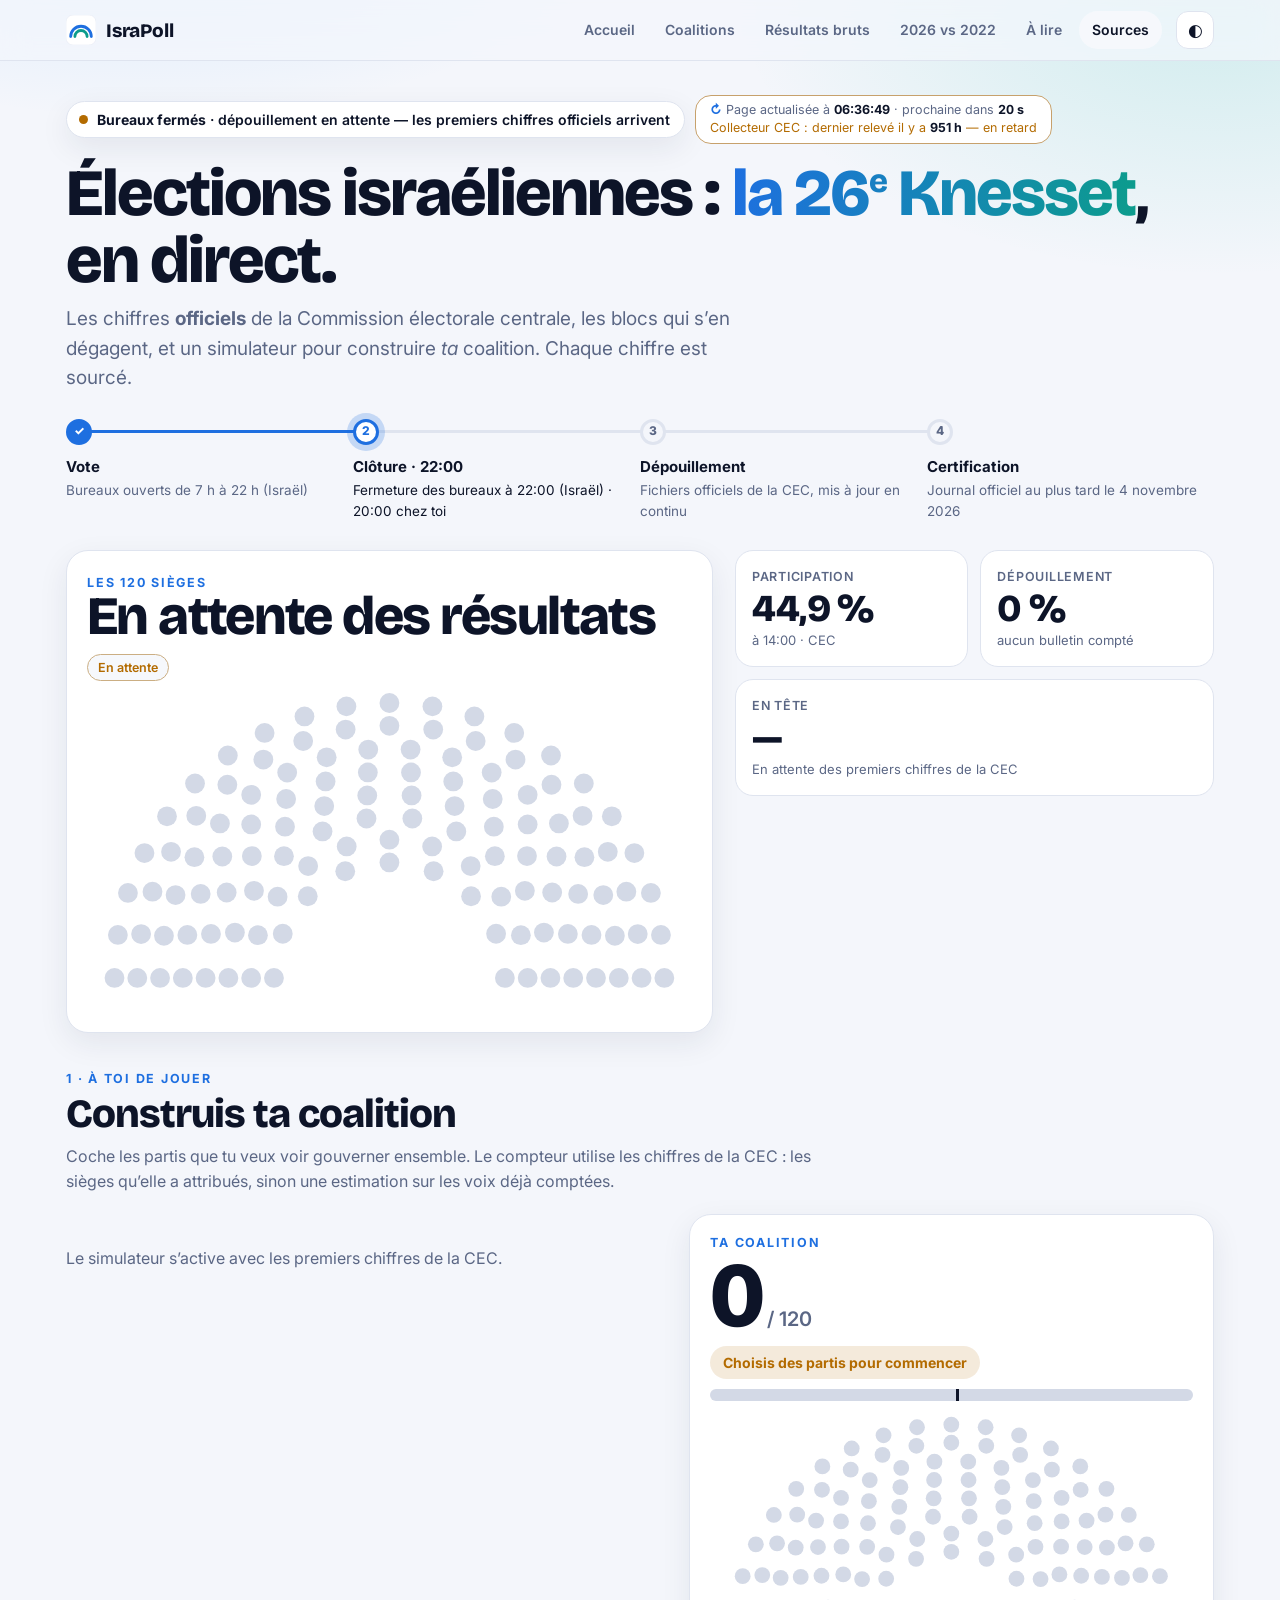
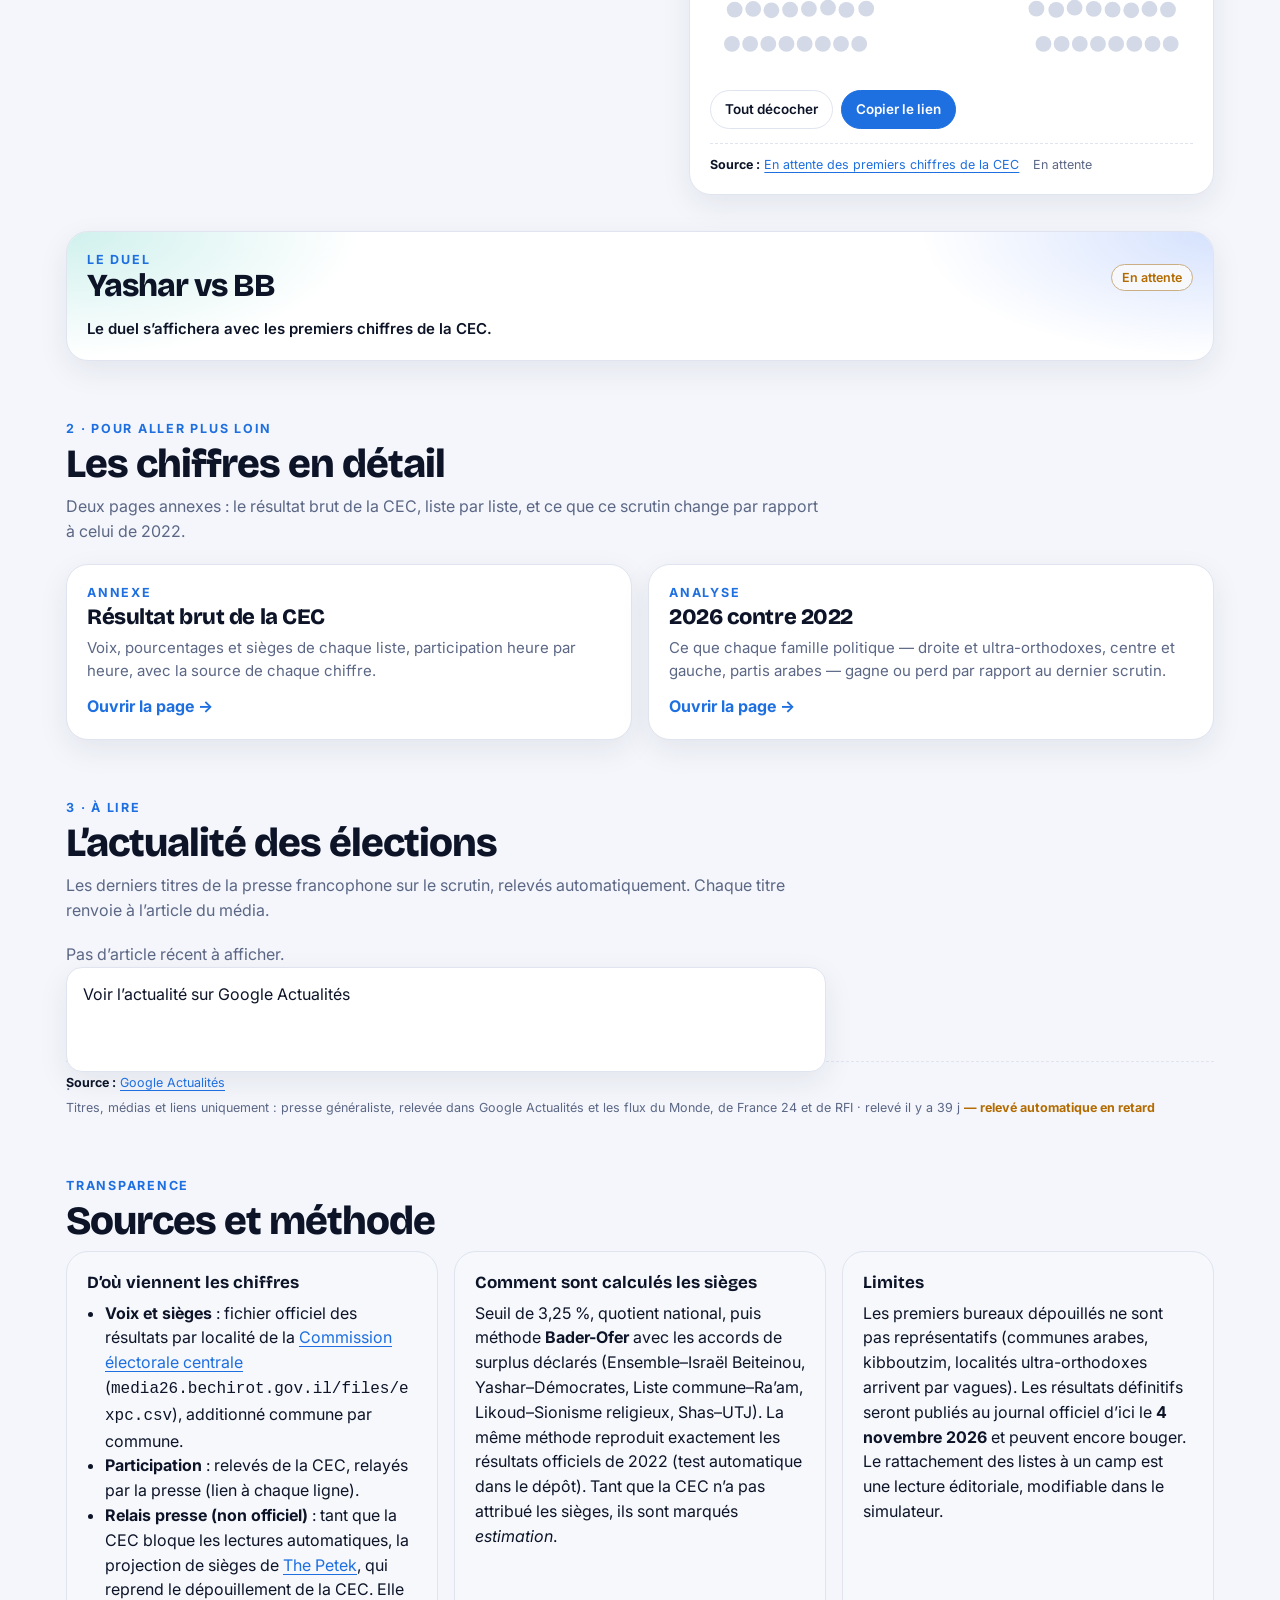
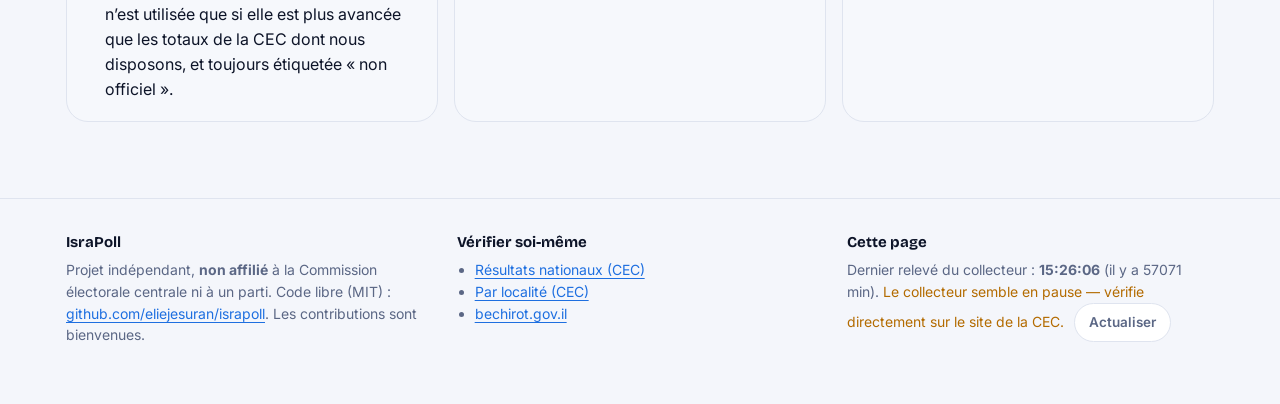
==== index.html @ 2cd8e68d "Trois pages : accueil allégé, annexe « Résultats bruts », analyse 2026 contre 2022 - Le CSS (css/sit" ====
<!doctype html>
<html lang="fr">
<head>
<meta charset="utf-8">
<meta name="viewport" content="width=device-width, initial-scale=1">
<meta name="color-scheme" content="dark light">
<title>IsraPoll — Élections israéliennes 2026 en direct</title>
<meta name="description" content="Résultats officiels des élections israéliennes du 27 octobre 2026 (Commission électorale centrale), simulateur de coalitions, résultat brut et comparaison avec 2022. Open source.">
<meta property="og:title" content="IsraPoll — Élections israéliennes 2026 en direct">
<meta property="og:description" content="Résultats officiels, simulateur de coalitions et comparaison avec 2022 pour la 26e Knesset.">
<meta property="og:type" content="website">
<link rel="icon" href="data:image/svg+xml,%3Csvg xmlns='http://www.w3.org/2000/svg' viewBox='0 0 64 64'%3E%3Crect width='64' height='64' rx='14' fill='%230b1020'/%3E%3Cpath d='M10 46a22 22 0 0 1 44 0' fill='none' stroke='%234aa8ff' stroke-width='6' stroke-linecap='round'/%3E%3Cpath d='M19 46a13 13 0 0 1 26 0' fill='none' stroke='%2312b8a6' stroke-width='6' stroke-linecap='round'/%3E%3C/svg%3E">
<link rel="preconnect" href="https://fonts.googleapis.com">
<link rel="preconnect" href="https://fonts.gstatic.com" crossorigin>
<link href="https://fonts.googleapis.com/css2?family=Bricolage+Grotesque:opsz,wght@12..96,500;12..96,700;12..96,800&family=Heebo:wght@400;600&family=Inter:wght@400;500;600;700&display=swap" rel="stylesheet">
<link rel="stylesheet" href="css/site.css">
</head>
<body>
<a class="skip" href="#main">Aller au contenu</a>
<header class="top" id="siteHeader"></header>

<main id="main">
<div class="wrap" id="top">
  <section class="hero" aria-labelledby="h1">
    <div id="statusPill"></div>
    <h1 id="h1">Élections israéliennes&nbsp;: <span class="grad">la 26<sup style="font-size:.5em">e</sup> Knesset</span>, en direct.</h1>
    <p class="lead">Les chiffres <b>officiels</b> de la Commission électorale centrale, les blocs qui s’en dégagent, et un simulateur pour construire <em>ta</em> coalition. Chaque chiffre est sourcé.</p>

    <ol class="timeline" id="steps" aria-label="Déroulé de la soirée électorale"></ol>
    <div id="appError"></div>
    <div class="hero-grid" style="margin-top:28px">
      <div class="card hemi-card" aria-live="polite">
        <div class="hemi-cap"><div><div class="eyebrow">Les 120 sièges</div><div class="hemi-center" id="heroTitle">—</div></div><div id="heroSrc"></div></div>
        <svg class="hemi" id="heroHemi" viewBox="-1.1 -1.08 2.2 1.16" role="img" aria-label="Hémicycle de la Knesset"></svg>
        <div id="heroLegend" class="pl" style="grid-template-columns:repeat(auto-fill,minmax(150px,1fr))"></div>
      </div>
      <div class="stack">
        <div class="stats" id="heroStats"></div>
      </div>
    </div>
  </section>


  <!-- ===================== 1. COALITIONS (juste sous l'hémicycle) ===================== -->
  <section class="block" id="coalitions" aria-labelledby="h-coal" style="padding-top:30px">
    <div class="eyebrow">1 · À toi de jouer</div>
    <h2 id="h-coal">Construis ta coalition</h2>
    <p class="sub">Coche les partis que tu veux voir gouverner ensemble. Le compteur utilise les chiffres de la CEC : les sièges qu’elle a attribués, sinon une estimation sur les voix déjà comptées.</p>
    <div class="builder">
      <div>
        <div class="toolbar" id="srcPicker" role="group" aria-label="Base de calcul"></div>
        <div class="toolbar" id="presets" role="group" aria-label="Coalitions types"></div>
        <div id="picker"></div>
      </div>
      <div class="sticky">
        <div class="card">
          <div class="eyebrow">Ta coalition</div>
          <div class="score num" id="score">0<small> / 120</small></div>
          <div id="majBadge" style="margin:4px 0 8px"></div>
          <div class="meter" id="coalMeter" style="--bc:var(--accent)"><i style="width:0"></i><u title="Majorité : 61"></u></div>
          <svg class="hemi" id="coalHemi" viewBox="-1.1 -1.08 2.2 1.16" role="img" aria-label="Hémicycle de ta coalition"></svg>
          <ul class="sug" id="suggest"></ul>
          <div class="toolbar" style="margin:14px 0 0"><button class="btn" id="resetCoal">Tout décocher</button><button class="btn primary" id="shareCoal">Copier le lien</button></div>
          <div class="src" id="coalSrc"></div>
        </div>
      </div>
    </div>
    <section class="card duel" id="duel" aria-labelledby="duelT" style="margin-top:36px"></section>
  </section>


  <!-- ===================== 2. POUR ALLER PLUS LOIN ===================== -->
  <section class="block" id="plus" aria-labelledby="h-plus">
    <div class="eyebrow">2 · Pour aller plus loin</div>
    <h2 id="h-plus">Les chiffres en détail</h2>
    <p class="sub">Deux pages annexes : le résultat brut de la CEC, liste par liste, et ce que ce scrutin change par rapport à celui de 2022.</p>
    <div class="blocs">
      <a class="card linkcard" href="resultats.html"><div class="eyebrow">Annexe</div><h3>Résultat brut de la CEC</h3><p>Voix, pourcentages et sièges de chaque liste, participation heure par heure, avec la source de chaque chiffre.</p><span class="go">Ouvrir la page →</span></a>
      <a class="card linkcard" href="analyse.html"><div class="eyebrow">Analyse</div><h3>2026 contre 2022</h3><p>Ce que chaque famille politique — droite et ultra-orthodoxes, centre et gauche, partis arabes — gagne ou perd par rapport au dernier scrutin.</p><span class="go">Ouvrir la page →</span></a>
    </div>
  </section>

  <!-- ===================== 4. ACTUALITÉS ===================== -->
  <section class="block" id="actus" aria-labelledby="h-news">
    <div class="eyebrow">3 · À lire</div>
    <h2 id="h-news">L’actualité des élections</h2>
    <p class="sub">Les derniers titres de la presse francophone sur le scrutin, relevés automatiquement. Chaque titre renvoie à l’article du média.</p>
    <ul class="news" id="newsList"></ul>
    <div class="src" id="newsSrc"></div>
  </section>


  <!-- ===================== SOURCES ===================== -->
  <section class="block" id="sources" aria-labelledby="h-src">
    <div class="eyebrow">Transparence</div>
    <h2 id="h-src">Sources et méthode</h2>
    <div class="blocs" style="grid-template-columns:repeat(auto-fit,minmax(min(300px,100%),1fr))">
      <div class="card flat"><h3>D’où viennent les chiffres</h3><ul style="padding-left:18px;margin:8px 0 0">
        <li><b>Voix et sièges</b> : fichier officiel des résultats par localité de la <a href="https://votes26.bechirot.gov.il/nationalresults" rel="noopener">Commission électorale centrale</a> (<code>media26.bechirot.gov.il/files/expc.csv</code>), additionné commune par commune.</li>
        <li><b>Participation</b> : relevés de la CEC, relayés par la presse (lien à chaque ligne).</li>
        <li><b>Relais presse (non officiel)</b> : tant que la CEC bloque les lectures automatiques, la projection de sièges de <a href="https://www.thepetek.com/results" rel="noopener">The Petek</a>, qui reprend le dépouillement de la CEC. Elle n’est utilisée que si elle est plus avancée que les totaux de la CEC dont nous disposons, et toujours étiquetée « non officiel ».</li></ul></div>
      <div class="card flat"><h3>Comment sont calculés les sièges</h3><p style="margin:8px 0 0">Seuil de 3,25&nbsp;%, quotient national, puis méthode <b>Bader-Ofer</b> avec les accords de surplus déclarés (Ensemble–Israël Beiteinou, Yashar–Démocrates, Liste commune–Ra’am, Likoud–Sionisme religieux, Shas–UTJ). La même méthode reproduit exactement les résultats officiels de 2022 (test automatique dans le dépôt). Tant que la CEC n’a pas attribué les sièges, ils sont marqués <i>estimation</i>.</p></div>
      <div class="card flat"><h3>Limites</h3><p style="margin:8px 0 0">Les premiers bureaux dépouillés ne sont pas représentatifs (communes arabes, kibboutzim, localités ultra-orthodoxes arrivent par vagues). Les résultats définitifs seront publiés au journal officiel d’ici le <b>4 novembre 2026</b> et peuvent encore bouger. Le rattachement des listes à un camp est une lecture éditoriale, modifiable dans le simulateur.</p></div>
    </div>
  </section>
</div>
</main>

<footer id="siteFooter"></footer>

<noscript><div class="wrap"><div class="notice bad">Cette page a besoin de JavaScript pour afficher les résultats. Les résultats officiels sont sur <a href="https://votes26.bechirot.gov.il/nationalresults">votes26.bechirot.gov.il</a>.</div></div></noscript>

<script src="js/seats.js"></script>
<script src="js/common.js"></script>
<script>
"use strict";
/* =====================================================================
   Page d'accueil : hémicycle, simulateur de coalition, duel Yashar vs BB, actualités.
   (code commun : js/common.js)
   ===================================================================== */
// Actualités : titres relevés par .github/workflows/news.yml sur la branche `news` ; data/news.json (instantané) en repli.
const NEWS_SOURCES = [
  { url: `https://raw.githubusercontent.com/${REPO}/news/news.json`, bust: true },
  { url: "data/news.json", bust: true, fallback: true },
];
const NEWS_REFRESH_MS = 5 * 60000;
const NEWS_SHOWN = 10;
const NEWS_MAX_AGE_MS = 4 * 864e5;
const NEWS_SEARCH = "https://news.google.com/search?q=" + encodeURIComponent("élections israéliennes") + "&hl=fr&gl=FR&ceid=FR:fr";
const PRESETS = [
  { name: "Coalition sortante", ids: ["likud", "shas", "utj", "otzma", "rzp", "noam"] },
  { name: "Bloc Eisenkot", ids: ["yashar", "together", "democrats", "yb", "reservists"] },
  { name: "Bloc Eisenkot + Ra’am", ids: ["yashar", "together", "democrats", "yb", "reservists", "raam"] },
  { name: "Bloc Eisenkot + partis arabes", ids: ["yashar", "together", "democrats", "yb", "reservists", "raam", "joint"] },
  { name: "Union nationale", ids: ["likud", "yashar", "together"] },
];


// Même méthode que pour les résultats : la source la plus récente l'emporte, le repli statique ne sert que si rien ne répond.
function sanitizeNews(raw) {
  if (!raw || typeof raw !== "object" || !Array.isArray(raw.items)) return null;
  const items = raw.items.filter(i => i && typeof i.title === "string" && typeof i.source === "string" && Number.isFinite(Date.parse(i.published)) && safeUrl(i.url).startsWith("https:"))
    .map(i => ({ title: i.title.slice(0, 220), source: i.source.slice(0, 60), url: safeUrl(i.url), published: new Date(i.published).toISOString() }));
  return { updated_at: String(raw.updated_at || ""), items };
}
async function loadNews(force) {
  let res = await Promise.allSettled(NEWS_SOURCES.filter(x => !x.fallback).map(x => fetchJson(x, force)));
  if (!res.some(r => r.status === "fulfilled")) res = await Promise.allSettled(NEWS_SOURCES.filter(x => x.fallback).map(x => fetchJson(x, force)));
  const ok = res.filter(r => r.status === "fulfilled").map(r => sanitizeNews(r.value)).filter(Boolean);
  if (!ok.length) return false;
  ok.sort((a, b) => b.updated_at.localeCompare(a.updated_at));
  if (!state.news || ok[0].updated_at >= state.news.updated_at) state.news = ok[0];
  return true;
}


/* =====================================================================
   Hémicycle
   ===================================================================== */
function hemiPoints(total = 120, rows = 8) {
  const r0 = 0.42;
  const radii = Array.from({ length: rows }, (_, i) => r0 + ((1 - r0) * i) / (rows - 1));
  const R = sum(radii);
  const counts = radii.map(r => Math.round((total * r) / R));
  let diff = total - sum(counts);
  for (let i = rows - 1; diff !== 0; i = (i - 1 + rows) % rows) { counts[i] += Math.sign(diff); diff -= Math.sign(diff); }
  const pts = [];
  radii.forEach((r, i) => {
    const n = counts[i];
    for (let k = 0; k < n; k++) {
      const a = Math.PI - (k * Math.PI) / (n - 1);
      pts.push({ a, r, x: Math.cos(a) * r, y: -Math.sin(a) * r });
    }
  });
  pts.sort((p, q) => q.a - p.a || p.r - q.r);
  return pts;
}
const HEMI = hemiPoints();
function partyOrder(seats) {
  // ordre d'affichage : blocs gauche→droite, partis connus puis listes inconnues
  const ids = Object.keys(seats).filter(id => seats[id] > 0);
  const meta = id => BY_ID[id] || model.lists.find(l => l.id === id) || { id, fr: id, color: "#8b93a1", bloc: "other" };
  const rank = id => { const m = meta(id); const bi = BLOC_ORDER.indexOf(m.bloc); const pi = PARTIES.findIndex(p => p.id === id); return bi * 100 + (pi < 0 ? 99 : pi); };
  return ids.sort((a, b) => rank(a) - rank(b)).map(meta);
}
function drawHemi(svg, seats, opts = {}) {
  const order = partyOrder(seats);
  const colors = [];
  order.forEach(p => { for (let i = 0; i < seats[p.id]; i++) colors.push({ c: p.color, name: p.fr, id: p.id }); });
  while (colors.length < 120) colors.push({ c: null, name: "Siège non attribué", id: null });
  const dim = opts.selected;       // Set d'ids sélectionnés (simulateur)
  const rad = 0.036;
  svg.innerHTML = HEMI.map((pt, i) => {
    const s = colors[i];
    const on = s.c && (!dim || dim.has(s.id));
    return `<circle cx="${pt.x.toFixed(4)}" cy="${pt.y.toFixed(4)}" r="${rad}" fill="${on ? s.c : "var(--seat-off)"}" ${s.c && dim && !on ? 'opacity=".55"' : ""}><title>${esc(s.name)}</title></circle>`;
  }).join("");
}


// frise de la soirée (la pastille d'état et le chip « page actualisée » viennent de common.js)
function renderStatus() {
  const { ph } = phaseInfo();
  renderStatusRow($("#statusPill"));
  const stepsNow = { voting: 0, closed: 1, counting: 2, final: 3 }[ph];
  const closeIL = tz(POLLS_CLOSE, "Asia/Jerusalem"), closeLocal = tz(POLLS_CLOSE);
  const steps = [
    ["Vote", "Bureaux ouverts de 7 h à 22 h (Israël)"],
    ["Clôture · 22:00", `Fermeture des bureaux à ${closeIL} (Israël) · ${closeLocal} chez toi`],
    ["Dépouillement", "Fichiers officiels de la CEC, mis à jour en continu"],
    ["Certification", `Journal officiel au plus tard le ${FINAL_BY}`],
  ];
  $("#steps").innerHTML = steps.map(([t, d], i) => `<li class="${i < stepsNow ? "done" : i === stepsNow ? "now" : ""}"${i === stepsNow ? ' aria-current="step"' : ""}><span class="mk" aria-hidden="true">${i < stepsNow ? "✓" : i + 1}</span><b>${t}</b>${d}</li>`).join("");
}

function renderHero() {
  const a = model.active, ph = phase();
  const seats = model.seats;
  drawHemi($("#heroHemi"), seats);
  const top = partyOrder(seats).sort((x, y) => seats[y.id] - seats[x.id]);
  $("#heroTitle").textContent = a.key === "none" ? "En attente des résultats" : a.key === "official" ? "Sièges attribués" : a.key === "press" ? "Projection (relais non officiel)" : "Estimation en cours";
  $("#heroSrc").innerHTML = chipFor(a);
  $("#heroLegend").innerHTML = top.slice(0, 9).map(p => `<li style="list-style:none;display:flex;gap:8px;align-items:center;font-size:13.5px"><span class="dotc" style="width:10px;height:10px;border-radius:50%;background:${p.color};flex:none"></span>${esc(p.fr)}<b style="margin-left:auto">${seats[p.id]}</b></li>`).join("");

  const t = model.manual.turnout || [];
  const last = t[t.length - 1];
  const tot = model.totals;
  const cec = model.sources.cec;
  const stats = [];
  stats.push(`<div class="stat"><div class="k">Participation</div><div class="v num">${last ? String(last.pct).replace(".", ",") + " %" : "—"}</div><div class="s">${last ? `à ${esc(last.time)} · CEC` : "en attente du premier relevé"}</div></div>`);
  stats.push(`<div class="stat"><div class="k">Dépouillement</div><div class="v num">${a.key === "press" ? pc(a.share, 1) : cec ? "≈ " + Math.round(cec.share * 100) + " %" : "0 %"}</div><div class="s">${a.key === "press" ? `${fmt(a.valid)} bulletins valides · relevé de ${esc(a.asOf || "?")}` : tot ? fmt(tot.valid) + " bulletins valides" : model.live.challenge ? "lecture automatique bloquée par la CEC" : "aucun bulletin compté"}</div></div>`);
  const lead = top[0];
  stats.push(`<div class="stat wide"><div class="k">En tête</div><div class="v">${lead ? esc(lead.fr) + ` <span class="num" style="color:var(--muted)">· ${seats[lead.id]}</span>` : "—"}</div><div class="s">${esc(a.label)}</div></div>`);
  $("#heroStats").innerHTML = stats.join("");
}

/* ----- duel Yashar vs BB : quelles majorités le résultat rend possibles ----- */
const DUEL = { E: BLOCS.eisenkot.color, N: BLOCS.netanyahu.color };
const idsOf = (bloc) => PARTIES.filter(p => p.bloc === bloc).map(p => p.id);

// Ce que l'on compare : le résultat de la CEC (sièges attribués, sinon estimation sur les voix comptées).
function renderDuel() {
  const key = model.active.key;
  const top = (extra) => `<div class="duel-top"><div><div class="eyebrow">Le duel</div><h3 id="duelT">Yashar vs BB</h3></div>${chipFor(model.active)}</div>${extra}`;
  if (key === "none") { $("#duel").innerHTML = top(`<p class="headline">Le duel s’affichera avec les premiers chiffres de la CEC.</p>`); return; }
  const name = key === "official" ? "Résultat CEC" : key === "press" ? "Projection relais (non officielle)" : "Dépouillement (estimation)";
  const seats = model.seats;
  const at = (list) => sum(list.map(id => seats[id] || 0));
  const E = idsOf("eisenkot"), N = idsOf("netanyahu"), A = idsOf("arab");
  const e = at(E), n = at(N), a = at(A);
  const mid = Math.max(0, 120 - e - n), other = Math.max(0, mid - a);
  const ys = seats.yashar || 0, ls = seats.likud || 0;

  const SC = [
    { name: "Bloc Eisenkot seul", list: E, color: DUEL.E },
    { name: "Bloc Eisenkot + Ra’am", list: [...E, "raam"], color: DUEL.E },
    { name: "Bloc Eisenkot + partis arabes", list: [...E, ...A], color: DUEL.E },
    { name: "Bloc BB seul (coalition sortante)", list: N, color: DUEL.N },
  ].map(sc => ({ ...sc, v: at(sc.list) }));
  const [solo, withRaam, withArab, bb] = SC;
  let headline;
  if (solo.v >= 61) headline = `Le bloc Eisenkot atteint 61 seul (${solo.v}).`;
  else if (bb.v >= 61) headline = `Le bloc BB atteint 61 seul (${bb.v}).`;
  else headline = `Ni Yashar ni BB n’atteignent 61 seuls. La majorité passe par les partis arabes : Eisenkot + Ra’am = ${withRaam.v}, Eisenkot + tous les partis arabes = ${withArab.v}.`;

  const X0 = 40, X1 = 80, px = (v) => Math.max(0, Math.min(100, ((v - X0) / (X1 - X0)) * 100));
  const rows = SC.map(sc => {
    const ok = sc.v >= 61, badge = ok ? "✔ 61 ou plus" : "✘ sous 61";
    return `<div class="scn" style="--sc:${sc.color}"><div class="scn-h"><span>${esc(sc.name)}</span><b class="hit ${ok ? "ok" : "no"}">${badge}</b></div>
      <div class="track" role="img" aria-label="${esc(sc.name)} : ${sc.v} sièges, ${badge}"><i class="zone" style="left:${px(61)}%"></i><u class="t61" style="left:${px(61)}%"></u><span class="dp res" style="left:${px(sc.v)}%" title="${esc(name)} : ${sc.v} sièges"></span></div>
      <div class="scn-f"><span class="num">${sc.v} sièges</span><button data-load="${sc.list.join(",")}">Simuler →</button></div></div>`;
  }).join("");

  $("#duel").innerHTML = top(`
    <div class="vsrow">
      <div class="side" style="--sc:${DUEL.E}"><div class="who">Yashar · Eisenkot</div><div class="big num">${ys}</div><div class="bl">Bloc entier : <b class="num">${e}</b></div></div>
      <div class="vs" aria-hidden="true">vs</div>
      <div class="side r" style="--sc:${DUEL.N}"><div class="who">Likoud · BB</div><div class="big num">${ls}</div><div class="bl">Bloc entier : <b class="num">${n}</b></div></div>
    </div>
    <div class="tugwrap" role="img" aria-label="Bloc Eisenkot ${e} sièges, partis arabes ${a}, autres ${other}, bloc BB ${n}">
      <div class="tug"><i style="width:${e / 120 * 100}%;background:${DUEL.E}"></i><i style="width:${a / 120 * 100}%;background:${BLOCS.arab.color}"></i><i style="width:${other / 120 * 100}%;background:${BLOCS.other.color}"></i><i style="width:${n / 120 * 100}%;background:${DUEL.N}"></i></div>
      <span class="tug-n" style="left:10px">${e}</span><span class="tug-n" style="right:10px">${n}</span>
      <i class="tick" style="left:${61 / 120 * 100}%"></i><i class="tick" style="left:${59 / 120 * 100}%"></i>
      <span class="tick-l" style="right:${100 - 59 / 120 * 100 + 1.2}%">◂ BB : 61</span><span class="tick-l" style="left:${61 / 120 * 100 + 1.2}%">Eisenkot : 61 ▸</span>
    </div>
    <p class="headline">${headline}</p>
    <h4>Majorités possibles — ${esc(name.toLowerCase())}</h4>
    ${rows}
    <div class="axis num" aria-hidden="true"><span>${X0}</span><span>61 = majorité</span><span>${X1} sièges</span></div>
    <div class="legend"><span class="r">${esc(name)}</span></div>
    <div class="src">${srcLine([{ label: "CEC", url: CEC.national }, ...(key === "press" ? [{ label: `${PRESS.name} (relais non officiel)`, url: PRESS.url }] : [])], `<span>Blocs : lecture éditoriale des camps annoncés avant le scrutin.</span>`)}</div>`);
}

/* ----- simulateur de coalition ----- */
function readHash() {
  const m = location.hash.match(/#?(?:coalitions)?[?&]?c=([a-z,_]+)/);
  if (m) m[1].split(",").forEach(id => { if (BY_ID[id]) state.sel.add(id); });
}
function writeHash() {
  const ids = [...state.sel];
  history.replaceState(null, "", ids.length ? `#c=${ids.join(",")}` : location.pathname + location.search);
}
function renderBuilder() {
  const seats = model.seats;
  // base de calcul
  const labels = { official: "Résultats officiels", cec: "Calcul sur voix CEC", press: "Projection relais (non officiel)" };
  const choices = ["official", "cec", "press"].filter(k => model.sources[k]);
  $("#srcPicker").innerHTML = choices.length < 2 ? "" : choices.map(k => `<button class="btn ${model.chosen === k ? "on" : ""}" data-src="${k}" aria-pressed="${model.chosen === k}">${labels[k]}</button>`).join("");
  $("#presets").innerHTML = model.active.key === "none" ? "" : PRESETS.map((p, i) => `<button class="btn" data-preset="${i}">${esc(p.name)}</button>`).join("");

  const groups = ["netanyahu", "eisenkot", "arab", "other"].map(k => {
    const ps = PARTIES.filter(p => p.bloc === k && seats[p.id] > 0).sort((a, b) => (seats[b.id] || 0) - (seats[a.id] || 0));
    const extra = k === "other" ? model.lists.filter(l => l.id.startsWith("x_") && (seats[l.id] || 0) > 0) : [];
    const all = [...ps, ...extra];
    if (!all.length) return "";
    return `<div class="pick-group" style="--bc:${BLOCS[k].color}"><h4>${esc(BLOCS[k].name)}</h4><div class="chips">${all.map(p => `<button class="pchip" style="--pc:${p.color}" data-id="${p.id}" aria-pressed="${state.sel.has(p.id)}"><span class="box">✓</span><span class="t"><b>${esc(p.fr)}</b><span>${esc(p.leader || "")}</span></span><span class="s num">${seats[p.id] || 0}</span></button>`).join("")}</div></div>`;
  }).join("");
  $("#picker").innerHTML = groups || `<p class="sub" style="margin:0">Le simulateur s’active avec les premiers chiffres de la CEC.</p>`;
  renderCoalition();
}

function renderCoalition() {
  const seats = model.seats;
  const picked = [...state.sel].filter(id => seats[id] !== undefined || BY_ID[id]);
  const total = sum(picked.map(id => seats[id] || 0));
  $("#score").innerHTML = `${total}<small> / 120</small>`;
  const maj = total >= 61;
  $("#majBadge").innerHTML = picked.length === 0 ? `<span class="maj no">Choisis des partis pour commencer</span>` : maj ? `<span class="maj yes">✔ Majorité atteinte · +${total - 61} au-dessus du seuil</span>` : `<span class="maj no">Il manque ${61 - total} siège${61 - total > 1 ? "s" : ""}</span>`;
  $("#coalMeter").innerHTML = `<i style="width:${Math.min(total / 120 * 100, 100)}%;background:${maj ? "var(--good)" : "var(--accent)"}"></i><u title="Majorité : 61"></u>`;
  drawHemi($("#coalHemi"), seats, { selected: state.sel });

  // suggestions : un ou deux partis qui comblent le manque
  const ul = $("#suggest");
  if (!picked.length || maj) { ul.innerHTML = maj ? `<li>Coalition de ${picked.length} partis : <b>${picked.map(id => esc(BY_ID[id]?.fr || id)).join(" + ")}</b>.</li>` : ""; }
  else {
    const rest = Object.keys(seats).filter(id => seats[id] > 0 && !state.sel.has(id));
    const need = 61 - total, opts = [];
    rest.forEach(a => { if (seats[a] >= need) opts.push([[a], seats[a]]); });
    if (!opts.length) rest.forEach((a, i) => rest.slice(i + 1).forEach(b => { if (seats[a] + seats[b] >= need) opts.push([[a, b], seats[a] + seats[b]]); }));
    opts.sort((x, y) => x[0].length - y[0].length || x[1] - y[1]);
    const nm = id => esc((BY_ID[id] || model.lists.find(l => l.id === id) || { fr: id }).fr);
    ul.innerHTML = opts.length ? `<li style="background:none;border:none;padding:0;font-weight:700">Pour atteindre 61, il suffit d’ajouter :</li>` + opts.slice(0, 4).map(([ids, s]) => `<li>${ids.map(nm).join(" + ")} <span style="color:var(--muted)">(+${s})</span><button data-add="${ids.join(",")}">Ajouter</button></li>`).join("") : `<li>Même avec les autres partis restants, la majorité reste hors de portée.</li>`;
  }
  $("#coalSrc").innerHTML = srcLine([{ label: model.active.label, url: model.active.key === "press" ? PRESS.url : CEC.national }], `<span>${esc(model.active.chip)}</span>`);
  document.querySelectorAll(".pchip").forEach(b => b.setAttribute("aria-pressed", state.sel.has(b.dataset.id)));
}

const relTime = (iso) => {
  const s = Math.max(0, Math.round((Date.now() - Date.parse(iso)) / 1000));
  return s < 90 ? "à l’instant" : s < 5400 ? `il y a ${Math.round(s / 60)} min` : s < 129600 ? `il y a ${Math.round(s / 3600)} h` : `il y a ${Math.round(s / 86400)} j`;
};
function renderNews() {
  const n = state.news;
  const items = n ? n.items.filter(i => Date.now() - Date.parse(i.published) < NEWS_MAX_AGE_MS).sort((a, b) => b.published.localeCompare(a.published)).slice(0, NEWS_SHOWN) : [];
  $("#newsList").innerHTML = items.length
    ? items.map(i => `<li><a href="${esc(i.url)}" rel="noopener noreferrer" target="_blank"><span class="news-t">${esc(i.title)}</span><span class="news-m"><b>${esc(i.source)}</b> · <time datetime="${esc(i.published)}">${relTime(i.published)}</time></span></a></li>`).join("")
    : `<li class="sub" style="margin:0">${n ? "Pas d’article récent à afficher." : "Actualités indisponibles pour l’instant."} <a href="${NEWS_SEARCH}" rel="noopener noreferrer" target="_blank">Voir l’actualité sur Google Actualités</a>.</li>`;
  const fresh = n && Number.isFinite(Date.parse(n.updated_at));
  const late = fresh && Date.now() - Date.parse(n.updated_at) > 45 * 60000;     // le collecteur relève les titres toutes les ~10 min
  const upd = fresh ? ` · relevé ${relTime(n.updated_at)}${late ? ' <b style="color:var(--warn)">— relevé automatique en retard</b>' : ""}` : "";
  $("#newsSrc").innerHTML = srcLine([{ label: "Google Actualités", url: NEWS_SEARCH }], `<span>Titres, médias et liens uniquement : presse généraliste, relevée dans Google Actualités et les flux du Monde, de France 24 et de RFI${upd}</span>`);
}


document.addEventListener("click", (e) => {
  const t = e.target.closest("button");
  if (!t) return;
  if (t.dataset.id) { state.sel.has(t.dataset.id) ? state.sel.delete(t.dataset.id) : state.sel.add(t.dataset.id); writeHash(); renderCoalition(); }
  else if (t.dataset.preset) { state.sel = new Set(PRESETS[+t.dataset.preset].ids); writeHash(); renderCoalition(); }
  else if (t.dataset.src) { state.seatSource = t.dataset.src; render(); }
  else if (t.dataset.add) { t.dataset.add.split(",").forEach(id => state.sel.add(id)); writeHash(); renderCoalition(); }
  else if (t.dataset.load) { state.sel = new Set(t.dataset.load.split(",").filter(id => BY_ID[id])); writeHash(); renderCoalition(); $("#coalitions").scrollIntoView({ behavior: "smooth" }); }
  else if (t.id === "resetCoal") { state.sel.clear(); writeHash(); renderCoalition(); }
  else if (t.id === "shareCoal") { writeHash(); navigator.clipboard?.writeText(location.href).then(() => { t.textContent = "Lien copié ✔"; setTimeout(() => (t.textContent = "Copier le lien"), 1800); }, () => (t.textContent = "Copie impossible")); }
});

const refreshNews = (force) => loadNews(force).then(ok => ok && renderNews(), () => {});
App.start({
  id: "home",
  sections: [["statut", renderStatus], ["hémicycle", renderHero], ["duel", renderDuel], ["simulateur", renderBuilder], ["actualités", renderNews]],
  start() {
    readHash();
    refreshNews();
    setInterval(() => { if (!document.hidden) refreshNews(); }, NEWS_REFRESH_MS);
    // lien actif dans la navigation (ancres de la page)
    const links = [...document.querySelectorAll(".nav a")];
    if ("IntersectionObserver" in window) {
      const io = new IntersectionObserver((es) => es.forEach(en => { if (en.isIntersecting) links.forEach(a => a.classList.toggle("on", a.getAttribute("href") === "#" + en.target.id)); }), { rootMargin: "-40% 0px -55% 0px" });
      document.querySelectorAll("section.block").forEach(s => io.observe(s));
    }
  },
});
</script>
</body>
</html>
---- css/site.css ----
:root{
  --bg:#f4f6fb; --bg2:#eaeef7; --card:#ffffff; --card2:#f6f8fc; --line:#dfe4ef; --text:#0d1428; --muted:#5b6785;
  --accent:#1e6fe0; --accent2:#0c9c8c; --good:#128a52; --warn:#b36b00; --bad:#c42b3d; --seat-off:#d3d9e6;
  --glow1:rgba(74,168,255,.22); --glow2:rgba(18,184,166,.16); --shadow:0 10px 30px rgba(20,32,70,.08);
  --font-display:"Bricolage Grotesque","Inter",system-ui,sans-serif; --font:"Inter",system-ui,-apple-system,"Segoe UI",sans-serif;
}
@media (prefers-color-scheme: dark){
  :root:not([data-theme="light"]){
    --bg:#080d1b; --bg2:#0d1428; --card:#0f1830; --card2:#131e3b; --line:#222f52; --text:#eef2ff; --muted:#93a0c4;
    --accent:#59adff; --accent2:#2fd4c0; --good:#3ddc97; --warn:#ffc15a; --bad:#ff6b7d; --seat-off:#1d2a4a;
    --glow1:rgba(74,168,255,.20); --glow2:rgba(47,212,192,.12); --shadow:0 14px 40px rgba(0,0,0,.45);
  }
}
:root[data-theme="dark"]{
  --bg:#080d1b; --bg2:#0d1428; --card:#0f1830; --card2:#131e3b; --line:#222f52; --text:#eef2ff; --muted:#93a0c4;
  --accent:#59adff; --accent2:#2fd4c0; --good:#3ddc97; --warn:#ffc15a; --bad:#ff6b7d; --seat-off:#1d2a4a;
  --glow1:rgba(74,168,255,.20); --glow2:rgba(47,212,192,.12); --shadow:0 14px 40px rgba(0,0,0,.45);
}
*{box-sizing:border-box}
html{scroll-behavior:smooth;scroll-padding-top:76px}
body{margin:0;background:var(--bg);color:var(--text);font:400 16px/1.55 var(--font);-webkit-font-smoothing:antialiased;
  background-image:radial-gradient(900px 500px at 12% -5%,var(--glow1),transparent 60%),radial-gradient(800px 460px at 95% 0%,var(--glow2),transparent 60%);
  background-repeat:no-repeat}
code{overflow-wrap:anywhere}
a{color:var(--accent);text-decoration-thickness:1px;text-underline-offset:3px}
a:hover{text-decoration-thickness:2px}
.wrap{max-width:1180px;margin:0 auto;padding:0 16px}
.he{font-family:"Heebo","Inter",sans-serif}
.num{font-variant-numeric:tabular-nums}

/* ---------- barre du haut ---------- */
.top{position:sticky;top:0;z-index:50;backdrop-filter:saturate(1.4) blur(14px);background:color-mix(in srgb,var(--bg) 78%,transparent);border-bottom:1px solid var(--line)}
.top .wrap{display:flex;align-items:center;gap:14px;height:60px}
.brand{display:flex;align-items:center;gap:10px;font:800 19px var(--font-display);letter-spacing:-.01em;color:var(--text);text-decoration:none}
.brand svg{width:30px;height:30px}
.nav{display:flex;gap:4px;margin-left:auto;overflow-x:auto;scrollbar-width:none}
.nav::-webkit-scrollbar{display:none}
.nav a{white-space:nowrap;padding:8px 13px;border-radius:99px;color:var(--muted);text-decoration:none;font-weight:600;font-size:14px}
.nav a:hover,.nav a.on{color:var(--text);background:var(--card2)}
.icon-btn{border:1px solid var(--line);background:var(--card);color:var(--text);width:38px;height:38px;border-radius:12px;cursor:pointer;font-size:17px;flex:none}
.icon-btn:hover{border-color:var(--accent)}

/* ---------- héros ---------- */
.hero{padding:34px 0 8px}
.pill{display:inline-flex;align-items:center;gap:9px;padding:7px 14px 7px 12px;border-radius:99px;background:var(--card);border:1px solid var(--line);font-weight:600;font-size:14px;box-shadow:var(--shadow)}
.dot{width:9px;height:9px;border-radius:50%;background:var(--good);box-shadow:0 0 0 0 currentColor;color:var(--good);animation:pulse 1.8s infinite}
.pill.wait .dot{background:var(--warn);color:var(--warn)}
.pill.demo .dot{background:var(--bad);color:var(--bad)}
@keyframes pulse{0%{box-shadow:0 0 0 0 color-mix(in srgb,currentColor 55%,transparent)}100%{box-shadow:0 0 0 12px transparent}}
@media (prefers-reduced-motion: reduce){.dot{animation:none}.spin{animation-duration:2.4s}html{scroll-behavior:auto}}
h1{font:800 clamp(34px,6.2vw,66px)/1.02 var(--font-display);letter-spacing:-.03em;margin:16px 0 10px}
h1 .grad{background:linear-gradient(95deg,var(--accent),var(--accent2));-webkit-background-clip:text;background-clip:text;color:transparent}
.lead{max-width:680px;color:var(--muted);font-size:clamp(16px,2vw,19px);margin:0}
.hero-grid{display:grid;grid-template-columns:minmax(0,1.35fr) minmax(0,1fr);gap:22px;margin-top:24px;align-items:stretch}
@media (max-width:900px){.hero-grid{grid-template-columns:minmax(0,1fr)}}
.card{min-width:0;background:var(--card);border:1px solid var(--line);border-radius:22px;padding:20px;box-shadow:var(--shadow)}
.card h3{margin:0 0 4px;font:700 17px var(--font-display)}
.card.flat{box-shadow:none;background:var(--card2)}
.hemi-card{display:flex;flex-direction:column;justify-content:center}
.hemi{width:100%;height:auto;display:block}
.hemi circle{transition:fill .35s ease,opacity .35s ease}
.hemi-cap{display:flex;justify-content:space-between;gap:10px;flex-wrap:wrap;align-items:baseline;margin-top:4px}
.hemi-center{font:800 clamp(34px,5vw,54px)/1 var(--font-display);letter-spacing:-.03em}
.src-chip{display:inline-flex;gap:6px;align-items:center;font-size:12.5px;font-weight:600;padding:3px 10px;border-radius:99px;border:1px solid var(--line);background:var(--card2);color:var(--muted)}
.src-chip.official{color:var(--good);border-color:color-mix(in srgb,var(--good) 45%,var(--line))}
.src-chip.calc{color:var(--accent)}
.src-chip.nonoff{color:var(--warn);border-color:color-mix(in srgb,var(--warn) 45%,var(--line))}
.stats{display:grid;grid-template-columns:1fr 1fr;gap:12px;align-content:start}
.stat{padding:16px;border-radius:18px;background:var(--card);border:1px solid var(--line)}
.stat .k{font-size:12.5px;color:var(--muted);font-weight:600;text-transform:uppercase;letter-spacing:.06em}
.stat .v{font:800 clamp(26px,3.4vw,38px)/1.1 var(--font-display);letter-spacing:-.02em;margin-top:2px}
.stat .s{font-size:13px;color:var(--muted)}
.stat.wide{grid-column:1/-1}
/* frise : horizontale dès 701 px, verticale sur mobile */
.timeline{list-style:none;margin:26px 0 0;padding:0;display:grid;grid-template-columns:repeat(4,minmax(0,1fr))}
.timeline li{position:relative;padding:36px 16px 0 0;font-size:13.5px;color:var(--muted)}
.timeline li::before{content:"";position:absolute;top:11px;left:13px;right:-13px;height:3px;border-radius:3px;background:var(--line)}
.timeline li:last-child::before{display:none}
.timeline li.done::before{background:var(--accent)}
.timeline .mk{position:absolute;top:0;left:0;z-index:1;width:26px;height:26px;border-radius:50%;display:grid;place-items:center;background:var(--bg);border:3px solid var(--line);font-size:12px;font-weight:800;color:var(--muted)}
.timeline li.done .mk{background:var(--accent);border-color:var(--accent);color:#fff}
.timeline li.now .mk{border-color:var(--accent);color:var(--accent);background:var(--card);box-shadow:0 0 0 6px color-mix(in srgb,var(--accent) 22%,transparent)}
.timeline li.now{color:var(--text)}
.timeline b{display:block;color:var(--text);font-size:15px;margin-bottom:2px}
@media (max-width:700px){
  .timeline{grid-template-columns:minmax(0,1fr)}
  .timeline li{padding:0 0 20px 42px;min-height:48px}
  .timeline li::before{top:26px;bottom:-2px;left:11px;right:auto;width:3px;height:auto}
}
/* pastille « page actualisée » */
.statusrow{display:flex;flex-wrap:wrap;gap:10px;align-items:center}
.livechip{all:unset;box-sizing:border-box;cursor:pointer;display:inline-flex;flex-direction:column;gap:1px;padding:6px 14px;border-radius:16px;border:1px solid var(--line);background:var(--card);font-size:12.5px;color:var(--muted);line-height:1.35}
.livechip:hover{border-color:var(--accent)}
.livechip:focus-visible{outline:2px solid var(--accent);outline-offset:2px}
.livechip b{color:var(--text)}
.livechip.warn{border-color:color-mix(in srgb,var(--warn) 55%,var(--line))}
.livechip.warn .l2{color:var(--warn)}
.spin{display:inline-block;width:11px;height:11px;border:2px solid var(--line);border-top-color:var(--accent);border-radius:50%;animation:rot .8s linear infinite;vertical-align:-2px;margin-right:6px}
.spin.idle{border:none;width:auto;height:auto;animation:none;color:var(--accent);font-weight:800;margin-right:4px;vertical-align:baseline}
@keyframes rot{to{transform:rotate(360deg)}}

/* ---------- sections ---------- */
section.block{padding:54px 0 6px}
.eyebrow{font:700 12.5px var(--font);letter-spacing:.14em;text-transform:uppercase;color:var(--accent)}
h2{font:800 clamp(26px,4vw,40px)/1.1 var(--font-display);letter-spacing:-.025em;margin:6px 0 8px}
.sub{color:var(--muted);max-width:760px;margin:0 0 20px}
.src{margin-top:14px;font-size:12.5px;color:var(--muted);display:flex;flex-wrap:wrap;gap:6px 14px;align-items:center;border-top:1px dashed var(--line);padding-top:11px}
.src b{color:var(--text)}
.notice{border-radius:16px;padding:14px 16px;border:1px solid var(--line);background:var(--card2);font-size:14.5px}
.notice.warn{border-color:color-mix(in srgb,var(--warn) 50%,var(--line));background:color-mix(in srgb,var(--warn) 9%,var(--card))}
.notice.bad{border-color:color-mix(in srgb,var(--bad) 55%,var(--line));background:color-mix(in srgb,var(--bad) 9%,var(--card))}
.notice b{font-weight:700}
.stack{display:grid;gap:16px;grid-template-columns:minmax(0,1fr)}

/* participation */
.turnout{display:flex;flex-wrap:wrap;gap:10px}
.tchip{padding:10px 14px;border-radius:14px;background:var(--card2);border:1px solid var(--line);min-width:118px}
.tchip .t{font-size:12.5px;color:var(--muted);font-weight:600}
.tchip .p{font:800 24px var(--font-display);letter-spacing:-.02em}
.tchip .d{font-size:12px;color:var(--muted)}
.d.up{color:var(--good)}.d.down{color:var(--bad)}

/* tableau */
.tbl-wrap{overflow-x:auto;border-radius:16px;border:1px solid var(--line);background:var(--card)}
table{border-collapse:collapse;width:100%;font-size:14.5px}
th,td{padding:11px 14px;text-align:right;white-space:nowrap}
th:first-child,td:first-child{text-align:left}
th{font-size:12px;letter-spacing:.07em;text-transform:uppercase;color:var(--muted);font-weight:700;background:var(--card2);position:sticky;top:0}
tbody tr{border-top:1px solid var(--line)}
tbody tr:hover{background:var(--card2)}
td.lst{display:flex;align-items:center;gap:11px;white-space:normal;min-width:260px}
.sw{width:12px;height:36px;border-radius:6px;flex:none}
.nm{font-weight:700;line-height:1.2}
.nm small{display:block;font-weight:500;color:var(--muted);font-size:12.5px;margin-top:2px}
.ltr{display:inline-block;min-width:26px;text-align:center;padding:1px 7px;border-radius:7px;background:var(--card2);border:1px solid var(--line);font-weight:600;font-size:13px;color:var(--text);margin-left:6px}
.bar{height:8px;border-radius:99px;background:var(--seat-off);position:relative;min-width:120px;overflow:visible}
.bar i{position:absolute;left:0;top:0;bottom:0;border-radius:99px}
.bar u{position:absolute;top:-4px;bottom:-4px;width:2px;background:var(--text);opacity:.55;border-radius:2px}
tr.under td{opacity:.62}
.tag{font-size:11px;font-weight:700;padding:2px 7px;border-radius:99px;margin-left:6px;vertical-align:middle}
.tag.in{color:var(--good);background:color-mix(in srgb,var(--good) 14%,transparent)}
.tag.out{color:var(--bad);background:color-mix(in srgb,var(--bad) 14%,transparent)}
tfoot td{border-top:2px solid var(--line);font-weight:700;background:var(--card2)}

/* blocs */
.blocs{display:grid;grid-template-columns:repeat(auto-fit,minmax(min(260px,100%),1fr));gap:16px}
.bloc{position:relative;overflow:hidden}
.bloc::before{content:"";position:absolute;inset:0 0 auto 0;height:5px;background:var(--bc)}
.bloc .tot{font:800 54px/1 var(--font-display);letter-spacing:-.03em;margin:8px 0 2px}
.bloc .tot small{font:600 15px var(--font);color:var(--muted);letter-spacing:0}
.meter{height:12px;border-radius:99px;background:var(--seat-off);position:relative;margin:10px 0 6px;overflow:hidden}
.meter i{display:block;height:100%;border-radius:99px;background:var(--bc);transition:width .5s}
.meter u{position:absolute;top:0;bottom:0;width:3px;background:var(--text);left:calc(61/120*100%)}
.pl{list-style:none;margin:12px 0 0;padding:0;display:grid;gap:7px}
.pl li{display:flex;align-items:center;gap:9px;font-size:14.5px}
.pl .dotc{width:10px;height:10px;border-radius:50%;flex:none}
.pl .sn{margin-left:auto;font-weight:700}
.pl .sn.zero{color:var(--muted);font-weight:500}
.verdict{margin-top:18px}
.verdict ul{margin:6px 0 0;padding-left:20px}

/* constructeur */
.builder{display:grid;grid-template-columns:minmax(0,1.15fr) minmax(0,1fr);gap:20px;align-items:start}
@media (max-width:960px){.builder{grid-template-columns:minmax(0,1fr)}}
.pick-group{margin-bottom:18px}
.pick-group h4{margin:0 0 9px;font:700 13px var(--font);letter-spacing:.09em;text-transform:uppercase;color:var(--muted);display:flex;align-items:center;gap:8px}
.pick-group h4::before{content:"";width:10px;height:10px;border-radius:3px;background:var(--bc)}
.chips{display:grid;grid-template-columns:repeat(auto-fill,minmax(min(205px,100%),1fr));gap:9px}
.pchip{all:unset;box-sizing:border-box;cursor:pointer;display:flex;align-items:center;gap:11px;padding:11px 13px;border-radius:16px;border:1.5px solid var(--line);background:var(--card);transition:transform .12s,border-color .12s,background .12s}
.pchip:hover{transform:translateY(-1px);border-color:var(--pc)}
.pchip:focus-visible{outline:2px solid var(--accent);outline-offset:2px}
.pchip .box{width:22px;height:22px;border-radius:7px;border:2px solid var(--line);display:grid;place-items:center;flex:none;font-size:13px;color:transparent;background:var(--card2)}
.pchip[aria-pressed="true"]{border-color:var(--pc);background:color-mix(in srgb,var(--pc) 13%,var(--card))}
.pchip[aria-pressed="true"] .box{background:var(--pc);border-color:var(--pc);color:#fff}
.pchip .t{min-width:0;line-height:1.2}
.pchip .t b{display:block;font-size:14.5px;white-space:nowrap;overflow:hidden;text-overflow:ellipsis}
.pchip .t span{font-size:12.5px;color:var(--muted)}
.pchip .s{margin-left:auto;font:800 22px var(--font-display);letter-spacing:-.02em}
.pchip[disabled]{opacity:.4;cursor:not-allowed}
.toolbar{display:flex;gap:8px;flex-wrap:wrap;margin:0 0 16px}
.btn{all:unset;box-sizing:border-box;cursor:pointer;padding:8px 14px;border-radius:99px;border:1px solid var(--line);background:var(--card);font-weight:600;font-size:13.5px}
.btn:hover{border-color:var(--accent)}
.btn:focus-visible{outline:2px solid var(--accent);outline-offset:2px}
.btn.primary{background:var(--accent);border-color:var(--accent);color:#fff}
.btn.on{background:color-mix(in srgb,var(--accent) 16%,var(--card));border-color:var(--accent)}
.sticky{position:sticky;top:76px}
.score{font:800 clamp(56px,9vw,92px)/1 var(--font-display);letter-spacing:-.04em}
.score small{font:600 20px var(--font);color:var(--muted);letter-spacing:0}
.maj{display:inline-flex;align-items:center;gap:8px;padding:6px 13px;border-radius:99px;font-weight:700;font-size:14px}
.maj.yes{color:var(--good);background:color-mix(in srgb,var(--good) 14%,transparent)}
.maj.no{color:var(--warn);background:color-mix(in srgb,var(--warn) 14%,transparent)}
.sug{margin:14px 0 0;padding:0;list-style:none;display:grid;gap:8px}
.sug li{padding:9px 12px;border-radius:12px;background:var(--card2);border:1px solid var(--line);font-size:14px;display:flex;gap:8px;align-items:center;flex-wrap:wrap}
.sug button{all:unset;cursor:pointer;margin-left:auto;font-weight:700;color:var(--accent);font-size:13px}

/* duel Yashar vs BB */
.duel{position:relative;overflow:hidden}
.duel::before{content:"";position:absolute;inset:0;pointer-events:none;background:radial-gradient(420px 180px at 0% 0%,color-mix(in srgb,#12b8a6 20%,transparent),transparent 70%),radial-gradient(420px 180px at 100% 0%,color-mix(in srgb,#2f6df6 20%,transparent),transparent 70%)}
.duel>*{position:relative}
.duel-top{display:flex;justify-content:space-between;align-items:center;gap:10px;flex-wrap:wrap}
.duel h3{font:800 clamp(24px,3.4vw,32px)/1.05 var(--font-display);letter-spacing:-.03em;margin:2px 0 0}
.vsrow{display:grid;grid-template-columns:minmax(0,1fr) auto minmax(0,1fr);gap:10px;align-items:center;margin:16px 0 6px}
.side{padding:13px 15px;border-radius:18px;border:1px solid color-mix(in srgb,var(--sc) 40%,var(--line));background:color-mix(in srgb,var(--sc) 9%,var(--card))}
.side.r{text-align:right}
.side .who{font:700 12px var(--font);letter-spacing:.08em;text-transform:uppercase;color:var(--muted)}
.side .big{font:800 clamp(40px,7vw,60px)/1 var(--font-display);letter-spacing:-.04em;color:var(--sc)}
.side .rng,.side .bl{font-size:12.5px;color:var(--muted)}
.side .bl b{color:var(--text)}
.vs{font:800 15px var(--font-display);width:42px;height:42px;border-radius:50%;display:grid;place-items:center;background:var(--text);color:var(--bg)}
.tugwrap{position:relative;margin:18px 0 26px}
.tug{display:flex;height:30px;border-radius:99px;overflow:hidden;background:var(--seat-off)}
.tug i{display:block;height:100%;min-width:0;transition:width .5s}
.tug-n{position:absolute;top:50%;transform:translateY(-50%);font:800 14px var(--font);color:#fff;text-shadow:0 1px 2px rgba(0,0,0,.4)}
.tick{position:absolute;top:-5px;height:40px;width:2px;background:var(--text);opacity:.8}
.tick-l{position:absolute;top:36px;font-size:11.5px;font-weight:700;color:var(--muted);white-space:nowrap}
.duel h4{margin:16px 0 8px;font:700 12px var(--font);letter-spacing:.09em;text-transform:uppercase;color:var(--muted)}
.scn{padding:10px 0;border-top:1px dashed var(--line)}
.scn-h{display:flex;justify-content:space-between;align-items:center;gap:8px;font-weight:600;font-size:14px}
.hit{font-size:12.5px;font-weight:800;padding:2px 9px;border-radius:99px;white-space:nowrap}
.hit.ok{color:var(--good);background:color-mix(in srgb,var(--good) 15%,transparent)}
.hit.no{color:var(--muted);background:var(--card2)}
.track{position:relative;height:20px;border-radius:99px;background:var(--seat-off);margin:9px 0 3px}
.track .zone{position:absolute;top:0;bottom:0;right:0;border-radius:0 99px 99px 0;background:color-mix(in srgb,var(--good) 20%,transparent)}
.track .t61{position:absolute;top:-3px;bottom:-3px;width:2px;background:var(--text);opacity:.7}
.dp{position:absolute;top:50%;width:13px;height:13px;margin:-6.5px 0 0 -6.5px;border-radius:50%;background:var(--sc);border:2px solid var(--card)}
.dp.res{width:19px;height:19px;margin:-9.5px 0 0 -9.5px;border-radius:6px;transform:rotate(45deg);box-shadow:0 0 0 3px color-mix(in srgb,var(--sc) 35%,transparent)}
.scn-f{display:flex;justify-content:space-between;gap:8px;font-size:12px;color:var(--muted);flex-wrap:wrap}
.scn-f button{all:unset;cursor:pointer;color:var(--accent);font-weight:700}
.scn-f button:focus-visible{outline:2px solid var(--accent);outline-offset:2px}
.axis{display:flex;justify-content:space-between;font-size:10.5px;color:var(--muted);margin-top:2px}
.legend{display:flex;gap:14px;flex-wrap:wrap;font-size:12px;color:var(--muted);margin-top:10px}
.legend span::before{content:"";display:inline-block;width:10px;height:10px;border-radius:50%;margin-right:5px;vertical-align:-1px;background:var(--sc,var(--muted))}
.legend .r::before{border-radius:3px;transform:rotate(45deg)}
.headline{font-weight:600;margin:14px 0 0;font-size:15px}
/* actualités */
.news{list-style:none;margin:0;padding:0;display:grid;gap:10px;grid-template-columns:repeat(auto-fit,minmax(min(340px,100%),1fr))}
.news li{min-width:0}
.news li a{display:grid;gap:5px;height:100%;box-sizing:border-box;padding:14px 16px;border:1px solid var(--line);border-radius:16px;background:var(--card);color:var(--text);text-decoration:none;box-shadow:var(--shadow)}
.news li a:hover,.news li a:focus-visible{border-color:var(--accent)}
.news-t{font-weight:600;line-height:1.35}
.news-m{font-size:12.5px;color:var(--muted)}
.news-m b{color:var(--text)}
footer{margin-top:70px;padding:34px 0 60px;border-top:1px solid var(--line);color:var(--muted);font-size:14px}
footer .cols{display:grid;grid-template-columns:repeat(auto-fit,minmax(min(240px,100%),1fr));gap:24px}
footer h4{color:var(--text);margin:0 0 8px;font:700 15px var(--font-display)}
footer ul{margin:0;padding-left:18px}
.skip{position:absolute;left:-999px}
.skip:focus{left:10px;top:10px;background:var(--card);padding:8px 12px;z-index:99}
.empty{padding:26px;text-align:center}
.empty .big{font:800 24px var(--font-display);letter-spacing:-.02em}
details summary{cursor:pointer;font-weight:600}

/* ---------- cartes-liens (accueil → pages annexes) ---------- */
.linkcard{display:block;color:inherit;text-decoration:none;transition:transform .12s,border-color .12s}
.linkcard:hover{transform:translateY(-2px);border-color:var(--accent)}
.linkcard:focus-visible{outline:2px solid var(--accent);outline-offset:3px}
.linkcard h3{font:800 22px var(--font-display);letter-spacing:-.02em;margin:4px 0 6px}
.linkcard p{margin:0 0 12px;color:var(--muted);font-size:15px}
.linkcard .go{font-weight:700;color:var(--accent)}

/* ---------- pages annexes ---------- */
.pagehead{padding:30px 0 0}
.pagehead h1{font-size:clamp(30px,5vw,50px);margin:8px 0 10px}
.kpis{display:grid;grid-template-columns:repeat(auto-fit,minmax(min(190px,100%),1fr));gap:12px}

/* ---------- page d'analyse 2026 / 2022 ---------- */
/* gain / recul : couleurs neutres (ni bon ni mauvais pour un parti) */
.delta{font-weight:700}.delta.up{color:var(--accent2)}.delta.down{color:var(--warn)}.delta.flat{color:var(--muted)}
.cbar{display:flex;align-items:center;gap:12px;margin:8px 0}
.cbar .cl{width:44px;font:800 15px var(--font-display);flex:none}
.cstack{position:relative;flex:1;display:flex;height:34px;border-radius:12px;overflow:hidden;background:var(--seat-off)}
.cstack i{display:grid;place-items:center;min-width:0;font-style:normal}
.cstack i b{font-size:13px;color:#fff;text-shadow:0 1px 2px rgba(0,0,0,.45);font-variant-numeric:tabular-nums}
.cstack u{position:absolute;top:0;bottom:0;left:calc(61/120*100%);width:2px;background:var(--text);opacity:.8}
.fam{position:relative;overflow:hidden}
.fam::before{content:"";position:absolute;inset:0 0 auto 0;height:5px;background:var(--bc)}
.famhead{display:flex;justify-content:space-between;align-items:flex-start;gap:12px;flex-wrap:wrap;margin:4px 0 12px}
.famhead h3{font:800 21px var(--font-display);letter-spacing:-.02em;margin:2px 0 0}
.famtot{font:700 15px var(--font);color:var(--muted);white-space:nowrap}
.famtot b{font:800 28px var(--font-display);color:var(--text)}.famtot small{display:block;font-size:12px;font-weight:600}
table.cmp td,table.cmp th{vertical-align:top}
table.cmp th small,table.cmp td .sub2{display:block;font-weight:500;color:var(--muted);font-size:12px;text-transform:none;letter-spacing:0}
table.cmp td.lst{min-width:230px;max-width:360px}
table.cmp .nm small{font-weight:500;color:var(--muted);font-size:12.5px;margin-top:3px}
.dpts{font-weight:700;white-space:nowrap}.dpts.up{color:var(--accent2)}.dpts.down{color:var(--warn)}
.dvcell{min-width:150px}
.dvwrap{display:flex;align-items:center;gap:8px}
.dv{position:relative;flex:1;height:10px;border-radius:99px;background:var(--seat-off)}
.dv u{position:absolute;left:50%;top:-3px;bottom:-3px;width:2px;background:var(--text);opacity:.6}
.dv i{position:absolute;top:0;bottom:0;background:var(--c);border-radius:99px}
ul.ins{margin:10px 0 0;padding-left:20px;display:grid;gap:8px}
@media (max-width:700px){table.cmp td.lst{min-width:200px}}
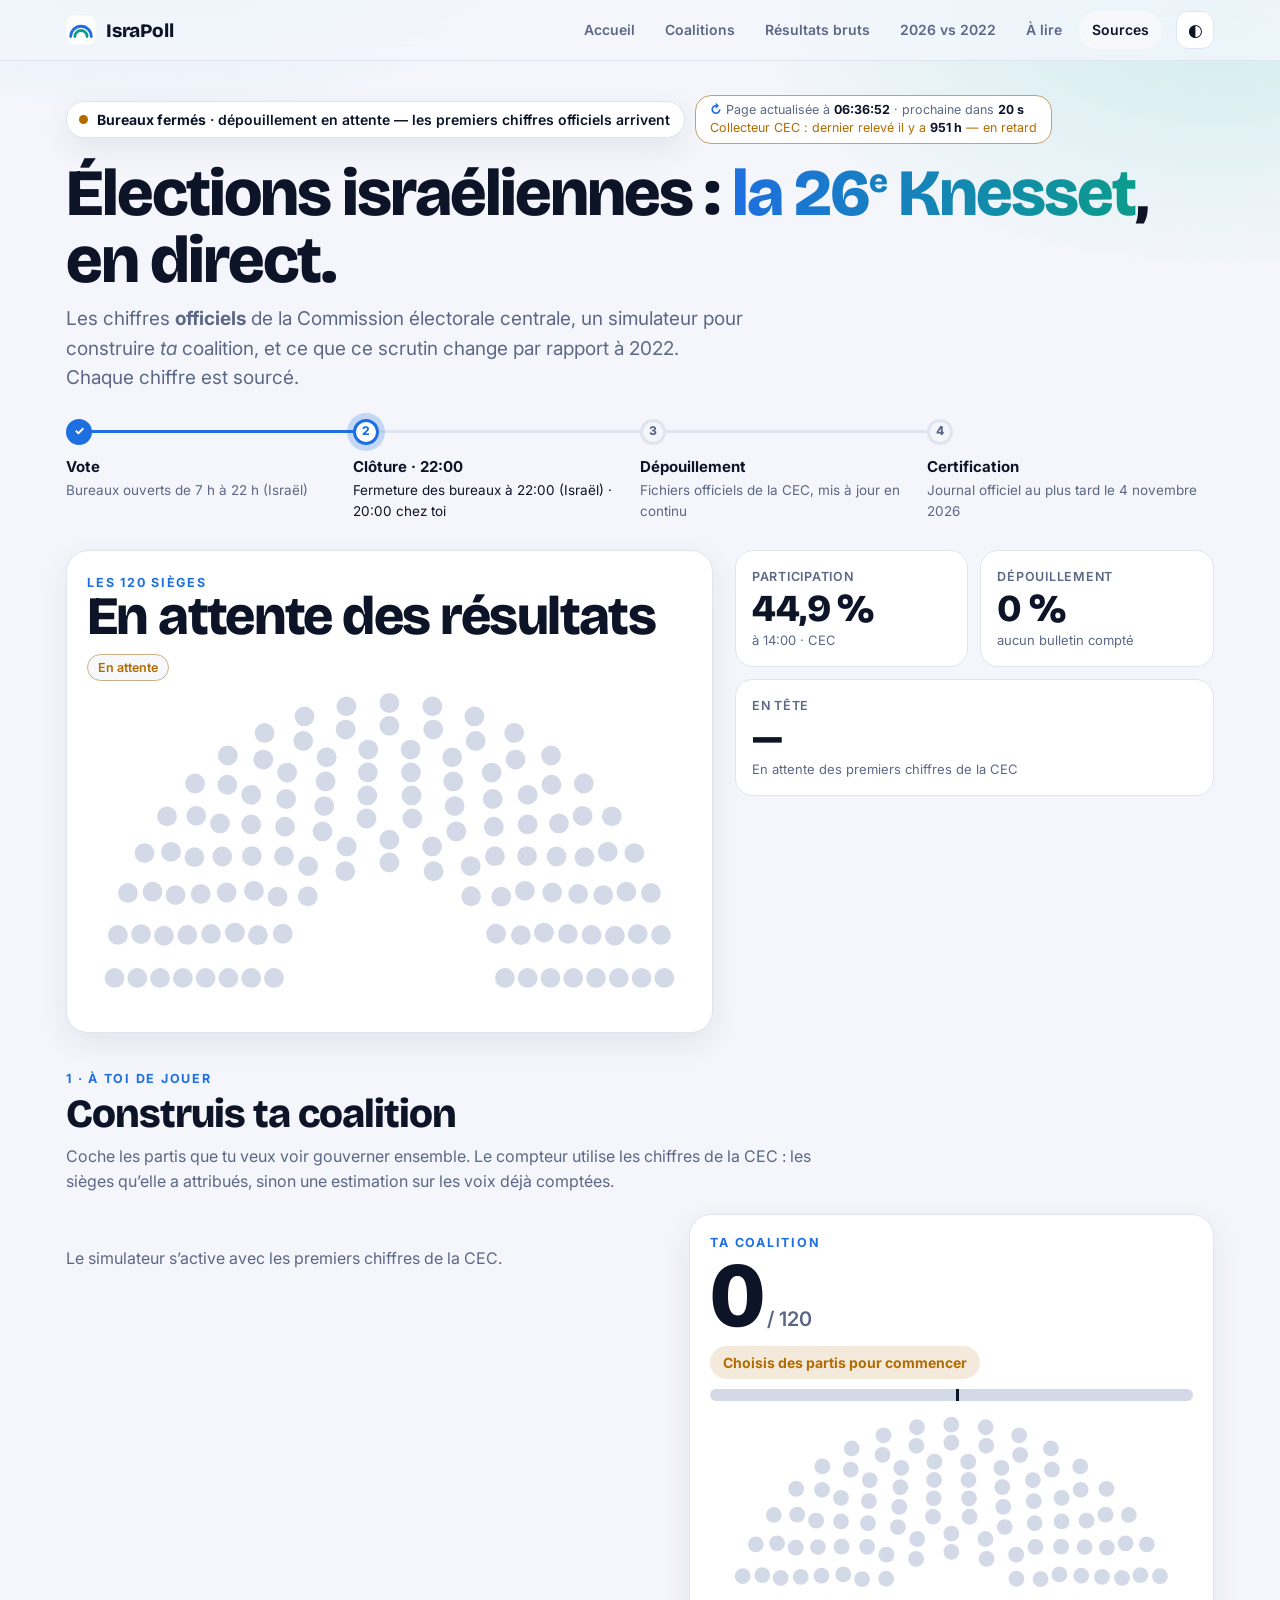
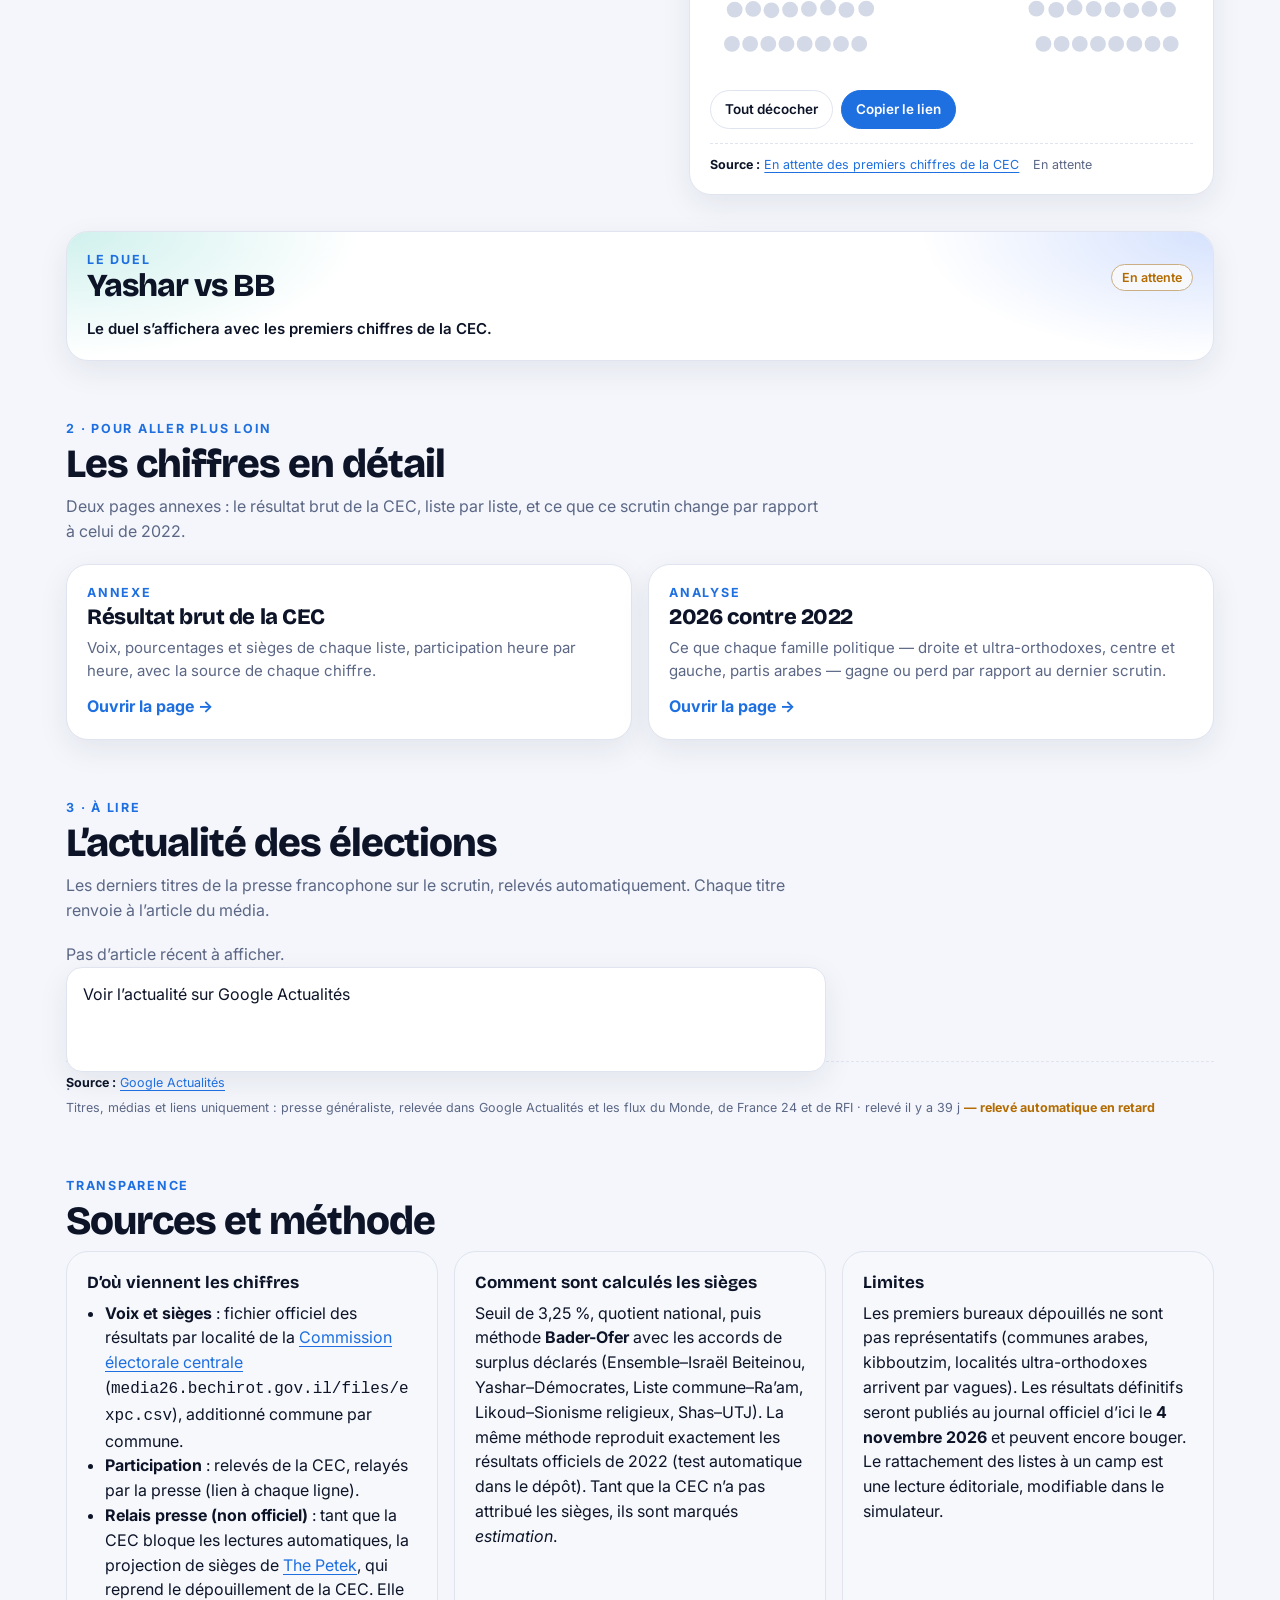
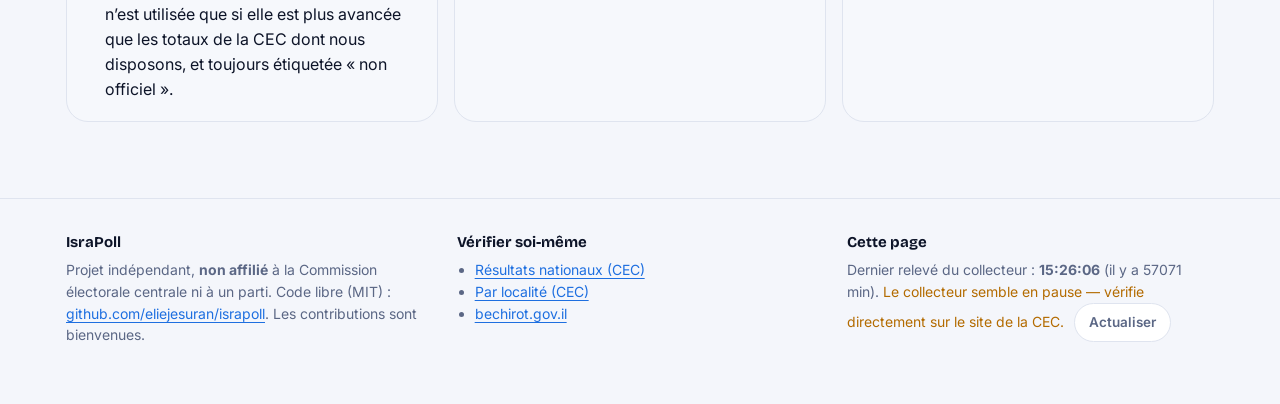
==== commit 7db790f8: "Relecture complète : corrections, tests de la logique commune, CLAUDE.md - Participation : la compar" ====
--- a/index.html
+++ b/index.html
@@ -24,7 +24,7 @@
   <section class="hero" aria-labelledby="h1">
     <div id="statusPill"></div>
     <h1 id="h1">Élections israéliennes&nbsp;: <span class="grad">la 26<sup style="font-size:.5em">e</sup> Knesset</span>, en direct.</h1>
-    <p class="lead">Les chiffres <b>officiels</b> de la Commission électorale centrale, les blocs qui s’en dégagent, et un simulateur pour construire <em>ta</em> coalition. Chaque chiffre est sourcé.</p>
+    <p class="lead">Les chiffres <b>officiels</b> de la Commission électorale centrale, un simulateur pour construire <em>ta</em> coalition, et ce que ce scrutin change par rapport à 2022. Chaque chiffre est sourcé.</p>
 
     <ol class="timeline" id="steps" aria-label="Déroulé de la soirée électorale"></ol>
     <div id="appError"></div>
@@ -132,7 +132,7 @@
   { name: "Bloc Eisenkot", ids: ["yashar", "together", "democrats", "yb", "reservists"] },
   { name: "Bloc Eisenkot + Ra’am", ids: ["yashar", "together", "democrats", "yb", "reservists", "raam"] },
   { name: "Bloc Eisenkot + partis arabes", ids: ["yashar", "together", "democrats", "yb", "reservists", "raam", "joint"] },
-  { name: "Union nationale", ids: ["likud", "yashar", "together"] },
+  { name: "Likoud + Yashar + Ensemble", ids: ["likud", "yashar", "together"] },
 ];
 
 
--- a/css/site.css
+++ b/css/site.css
@@ -144,20 +144,12 @@
 
 /* blocs */
 .blocs{display:grid;grid-template-columns:repeat(auto-fit,minmax(min(260px,100%),1fr));gap:16px}
-.bloc{position:relative;overflow:hidden}
-.bloc::before{content:"";position:absolute;inset:0 0 auto 0;height:5px;background:var(--bc)}
-.bloc .tot{font:800 54px/1 var(--font-display);letter-spacing:-.03em;margin:8px 0 2px}
-.bloc .tot small{font:600 15px var(--font);color:var(--muted);letter-spacing:0}
 .meter{height:12px;border-radius:99px;background:var(--seat-off);position:relative;margin:10px 0 6px;overflow:hidden}
 .meter i{display:block;height:100%;border-radius:99px;background:var(--bc);transition:width .5s}
 .meter u{position:absolute;top:0;bottom:0;width:3px;background:var(--text);left:calc(61/120*100%)}
 .pl{list-style:none;margin:12px 0 0;padding:0;display:grid;gap:7px}
 .pl li{display:flex;align-items:center;gap:9px;font-size:14.5px}
 .pl .dotc{width:10px;height:10px;border-radius:50%;flex:none}
-.pl .sn{margin-left:auto;font-weight:700}
-.pl .sn.zero{color:var(--muted);font-weight:500}
-.verdict{margin-top:18px}
-.verdict ul{margin:6px 0 0;padding-left:20px}
 
 /* constructeur */
 .builder{display:grid;grid-template-columns:minmax(0,1.15fr) minmax(0,1fr);gap:20px;align-items:start}
@@ -246,8 +238,6 @@
 footer ul{margin:0;padding-left:18px}
 .skip{position:absolute;left:-999px}
 .skip:focus{left:10px;top:10px;background:var(--card);padding:8px 12px;z-index:99}
-.empty{padding:26px;text-align:center}
-.empty .big{font:800 24px var(--font-display);letter-spacing:-.02em}
 details summary{cursor:pointer;font-weight:600}
 
 /* ---------- cartes-liens (accueil → pages annexes) ---------- */
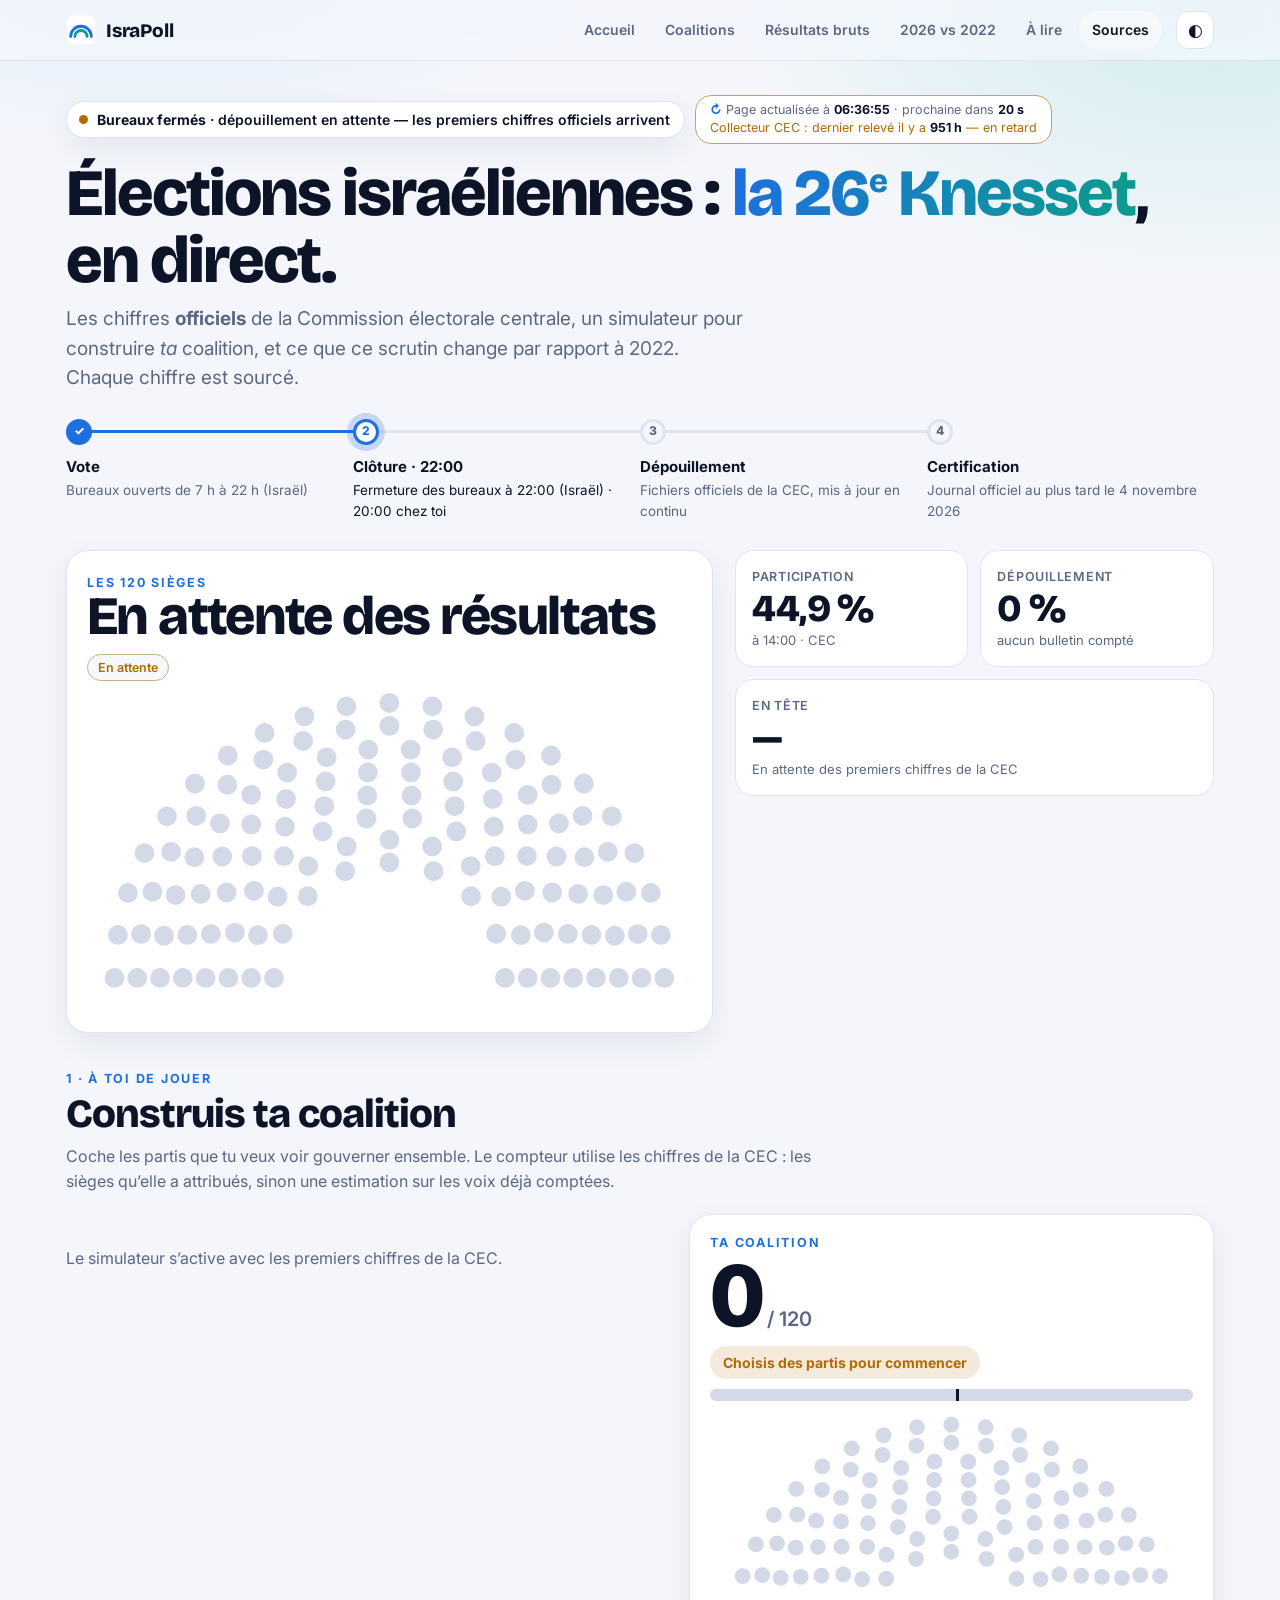
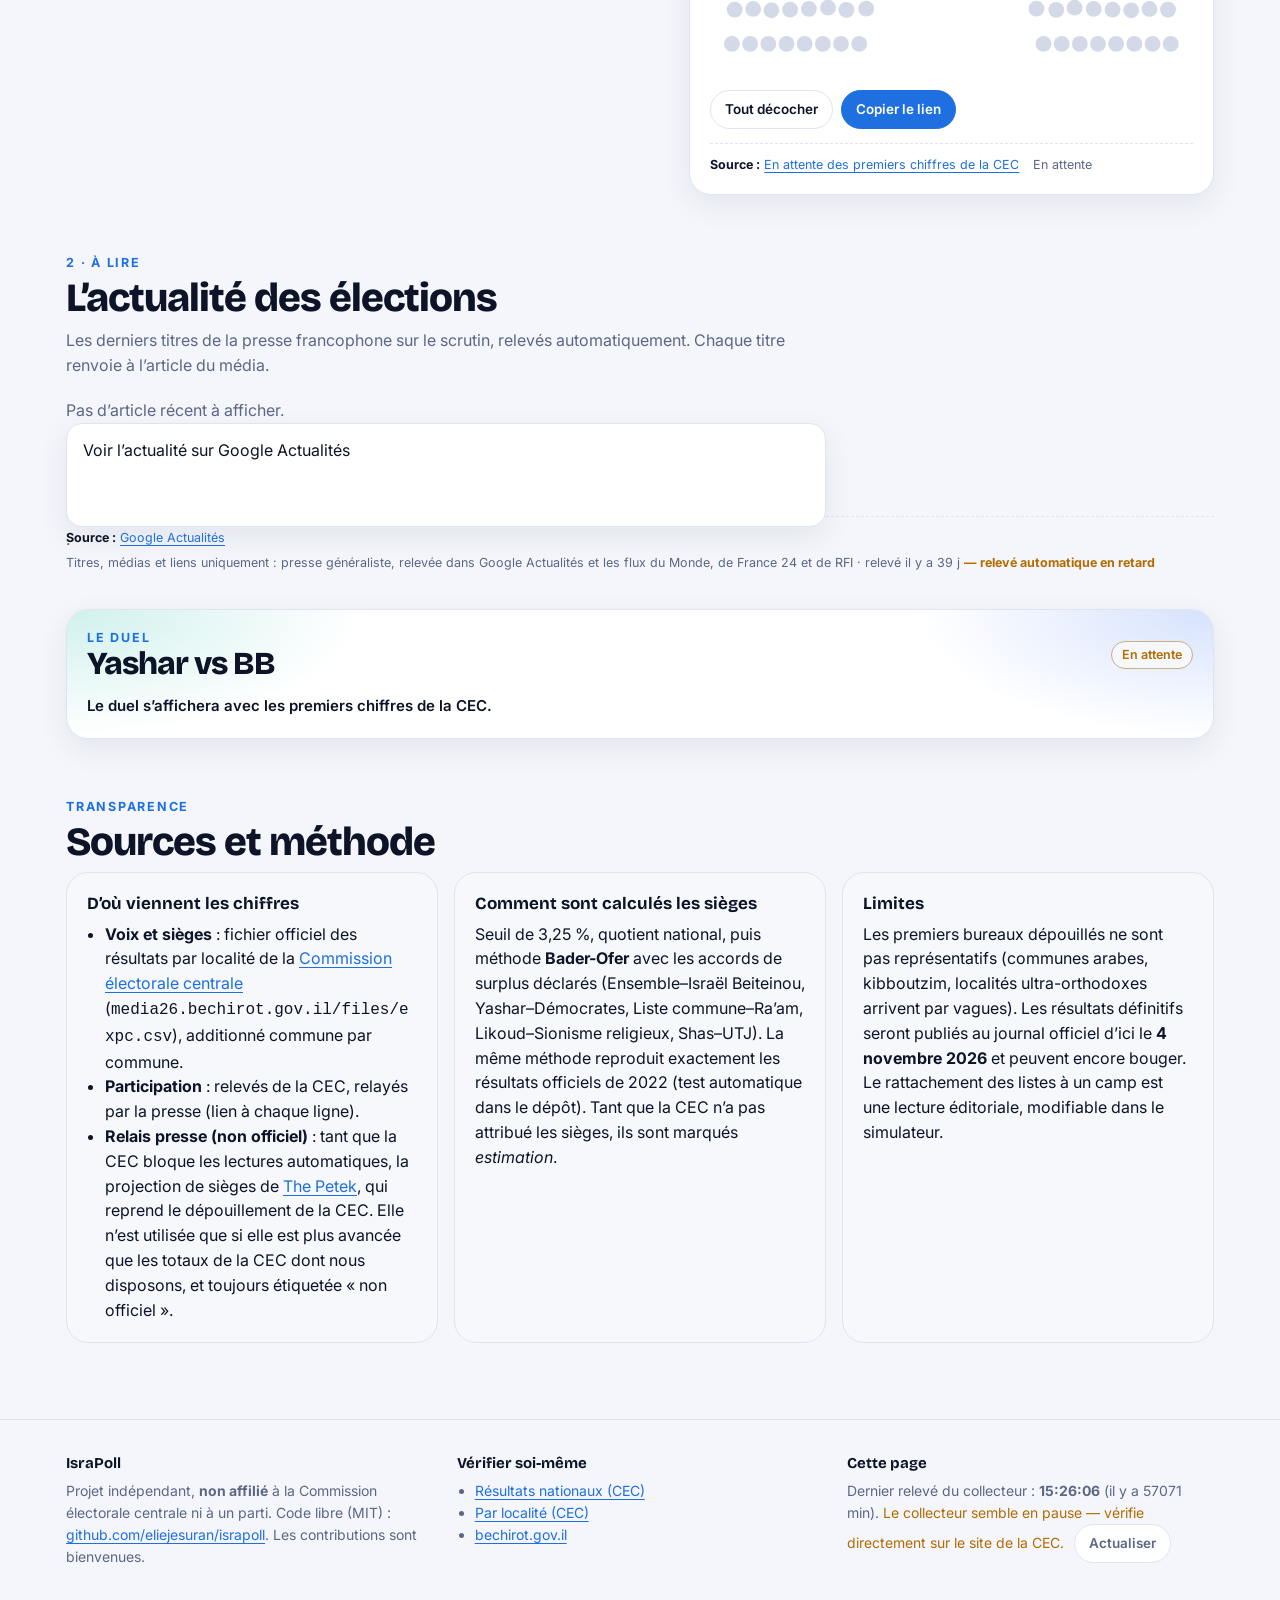
==== commit e805d134: "Accueil : « À lire » avant le duel, chapitre « Pour aller plus loin » supprimé ; déploiement FTPS ab" ====
--- a/index.html
+++ b/index.html
@@ -65,28 +65,21 @@
         </div>
       </div>
     </div>
-    <section class="card duel" id="duel" aria-labelledby="duelT" style="margin-top:36px"></section>
-  </section>
-
-
-  <!-- ===================== 2. POUR ALLER PLUS LOIN ===================== -->
-  <section class="block" id="plus" aria-labelledby="h-plus">
-    <div class="eyebrow">2 · Pour aller plus loin</div>
-    <h2 id="h-plus">Les chiffres en détail</h2>
-    <p class="sub">Deux pages annexes : le résultat brut de la CEC, liste par liste, et ce que ce scrutin change par rapport à celui de 2022.</p>
-    <div class="blocs">
-      <a class="card linkcard" href="resultats.html"><div class="eyebrow">Annexe</div><h3>Résultat brut de la CEC</h3><p>Voix, pourcentages et sièges de chaque liste, participation heure par heure, avec la source de chaque chiffre.</p><span class="go">Ouvrir la page →</span></a>
-      <a class="card linkcard" href="analyse.html"><div class="eyebrow">Analyse</div><h3>2026 contre 2022</h3><p>Ce que chaque famille politique — droite et ultra-orthodoxes, centre et gauche, partis arabes — gagne ou perd par rapport au dernier scrutin.</p><span class="go">Ouvrir la page →</span></a>
-    </div>
-  </section>
+  </section>
+
 
   <!-- ===================== 4. ACTUALITÉS ===================== -->
   <section class="block" id="actus" aria-labelledby="h-news">
-    <div class="eyebrow">3 · À lire</div>
+    <div class="eyebrow">2 · À lire</div>
     <h2 id="h-news">L’actualité des élections</h2>
     <p class="sub">Les derniers titres de la presse francophone sur le scrutin, relevés automatiquement. Chaque titre renvoie à l’article du média.</p>
     <ul class="news" id="newsList"></ul>
     <div class="src" id="newsSrc"></div>
+  </section>
+
+  <!-- ===================== LE DUEL (placé après « À lire ») ===================== -->
+  <section class="block" id="duelblock" aria-label="Le duel Yashar contre BB" style="padding-top:30px">
+    <div class="card duel" id="duel" aria-labelledby="duelT"></div>
   </section>
 
 
@@ -386,7 +379,7 @@
     const links = [...document.querySelectorAll(".nav a")];
     if ("IntersectionObserver" in window) {
       const io = new IntersectionObserver((es) => es.forEach(en => { if (en.isIntersecting) links.forEach(a => a.classList.toggle("on", a.getAttribute("href") === "#" + en.target.id)); }), { rootMargin: "-40% 0px -55% 0px" });
-      document.querySelectorAll("section.block").forEach(s => io.observe(s));
+      document.querySelectorAll("section.block").forEach(s => { if (links.some(a => a.getAttribute("href") === "#" + s.id)) io.observe(s); });   // seulement les sections du menu
     }
   },
 });
--- a/css/site.css
+++ b/css/site.css
@@ -240,14 +240,6 @@
 .skip:focus{left:10px;top:10px;background:var(--card);padding:8px 12px;z-index:99}
 details summary{cursor:pointer;font-weight:600}
 
-/* ---------- cartes-liens (accueil → pages annexes) ---------- */
-.linkcard{display:block;color:inherit;text-decoration:none;transition:transform .12s,border-color .12s}
-.linkcard:hover{transform:translateY(-2px);border-color:var(--accent)}
-.linkcard:focus-visible{outline:2px solid var(--accent);outline-offset:3px}
-.linkcard h3{font:800 22px var(--font-display);letter-spacing:-.02em;margin:4px 0 6px}
-.linkcard p{margin:0 0 12px;color:var(--muted);font-size:15px}
-.linkcard .go{font-weight:700;color:var(--accent)}
-
 /* ---------- pages annexes ---------- */
 .pagehead{padding:30px 0 0}
 .pagehead h1{font-size:clamp(30px,5vw,50px);margin:8px 0 10px}
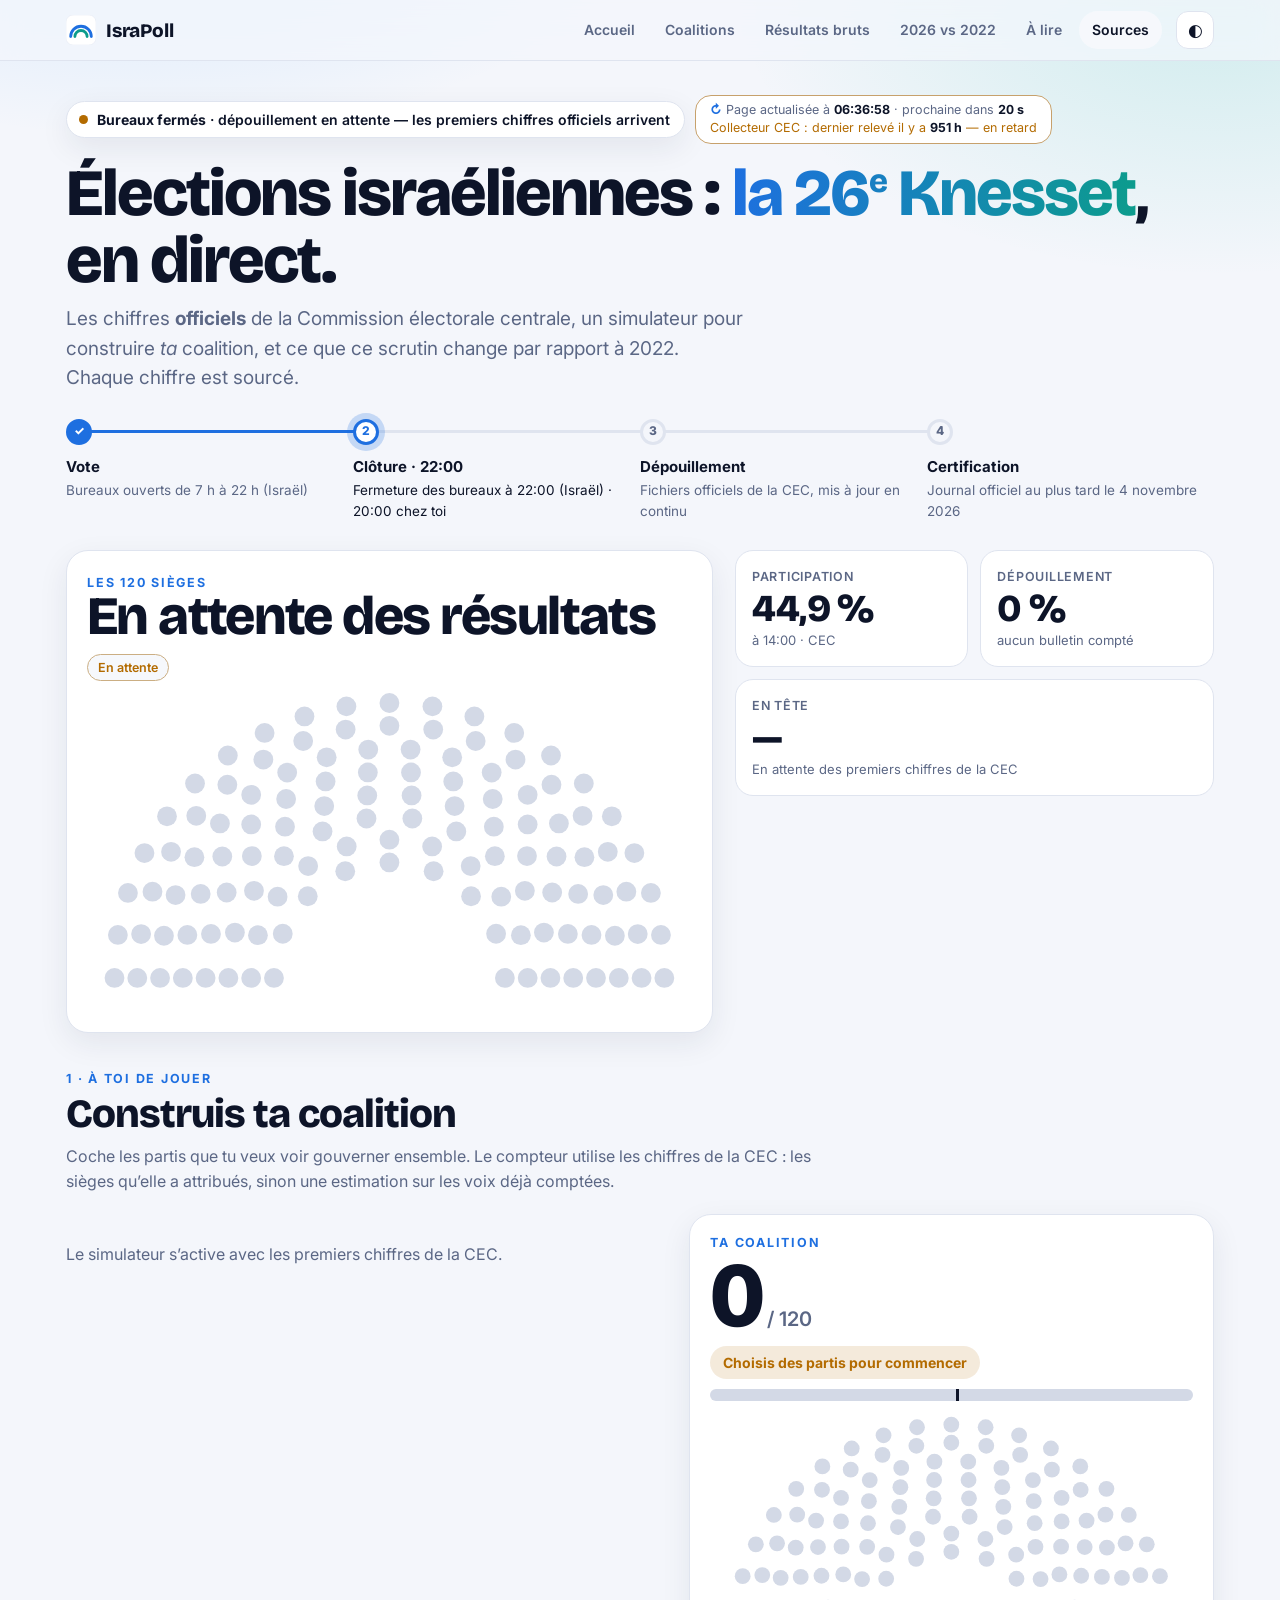
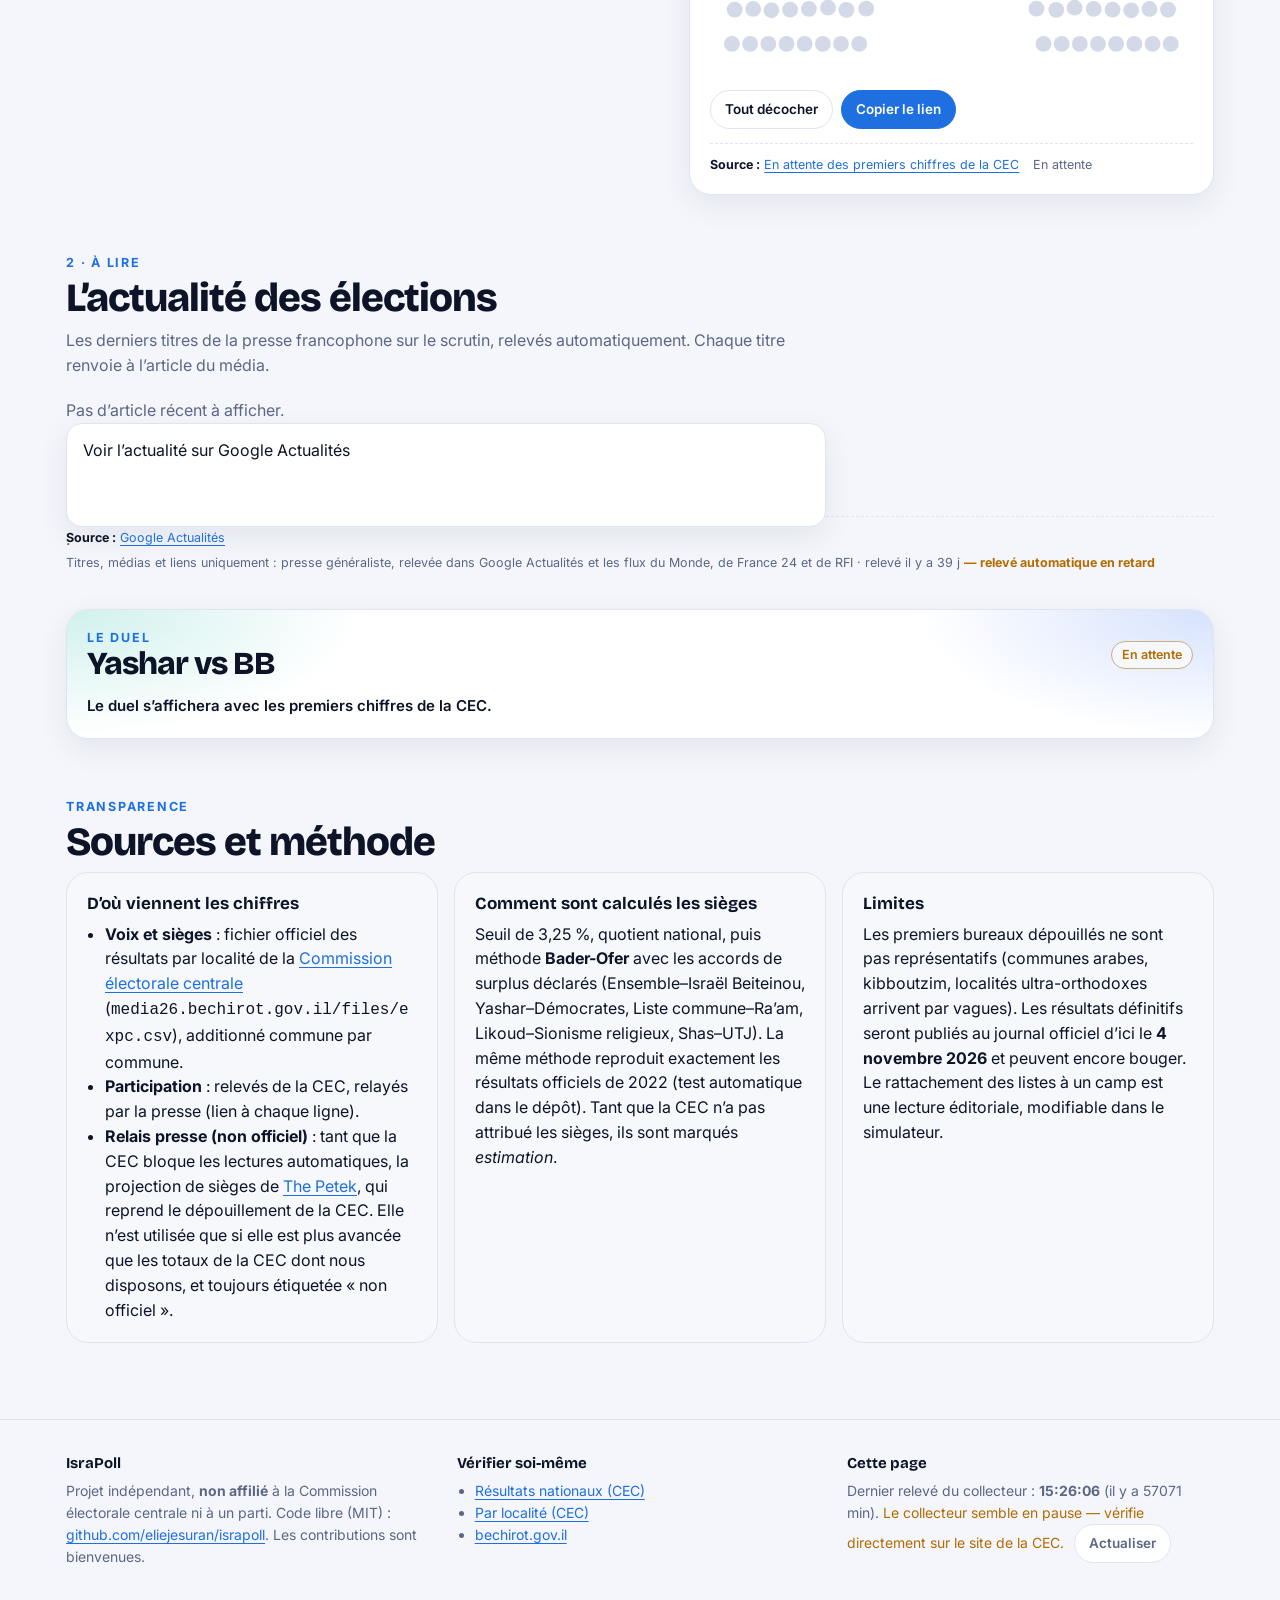
==== commit a9249375: "Simulateur : l'écart entre « calcul CEC » et « relais » devient visible ; import du CSV de la CEC as" ====
--- a/index.html
+++ b/index.html
@@ -49,6 +49,7 @@
     <div class="builder">
       <div>
         <div class="toolbar" id="srcPicker" role="group" aria-label="Base de calcul"></div>
+        <p class="sub" id="srcNote" style="margin:-4px 0 14px;font-size:13.5px"></p>
         <div class="toolbar" id="presets" role="group" aria-label="Coalitions types"></div>
         <div id="picker"></div>
       </div>
@@ -299,6 +300,16 @@
   const labels = { official: "Résultats officiels", cec: "Calcul sur voix CEC", press: "Projection relais (non officiel)" };
   const choices = ["official", "cec", "press"].filter(k => model.sources[k]);
   $("#srcPicker").innerHTML = choices.length < 2 ? "" : choices.map(k => `<button class="btn ${model.chosen === k ? "on" : ""}" data-src="${k}" aria-pressed="${model.chosen === k}">${labels[k]}</button>`).join("");
+  // quand les deux bases existent : leur avancement et ce qui change entre elles (sinon, la bascule semble ne rien faire)
+  const c = model.sources.cec, p = model.sources.press, note = $("#srcNote");
+  if (c && p) {
+    const hand = model.live.source && model.live.source.manual_cec;
+    const diffs = Object.keys({ ...c.seats, ...p.seats }).map(id => [id, (p.seats[id] || 0) - (c.seats[id] || 0)]).filter(([, d]) => d)
+      .sort((a, b) => Math.abs(b[1]) - Math.abs(a[1]) || a[0].localeCompare(b[0]));
+    const sgn = (d) => (d > 0 ? "+" : "−") + Math.abs(d);
+    note.innerHTML = `<b>Calcul CEC</b> : ${fmt(model.totals.valid)} bulletins valides${hand ? ` (saisie, relevé de ${esc(hand.as_of || "?")})` : ""}. <b>Relais</b> : ${fmt(p.valid)} bulletins (${pc(p.share, 1)} des urnes, relevé de ${esc(p.asOf || "?")}).
+      Écart de sièges, relais − calcul CEC : ${diffs.length ? diffs.map(([id, d]) => `${esc((BY_ID[id] || { fr: id }).fr)} ${sgn(d)}`).join(", ") : "aucun"}.`;
+  } else note.textContent = "";
   $("#presets").innerHTML = model.active.key === "none" ? "" : PRESETS.map((p, i) => `<button class="btn" data-preset="${i}">${esc(p.name)}</button>`).join("");
 
   const groups = ["netanyahu", "eisenkot", "arab", "other"].map(k => {
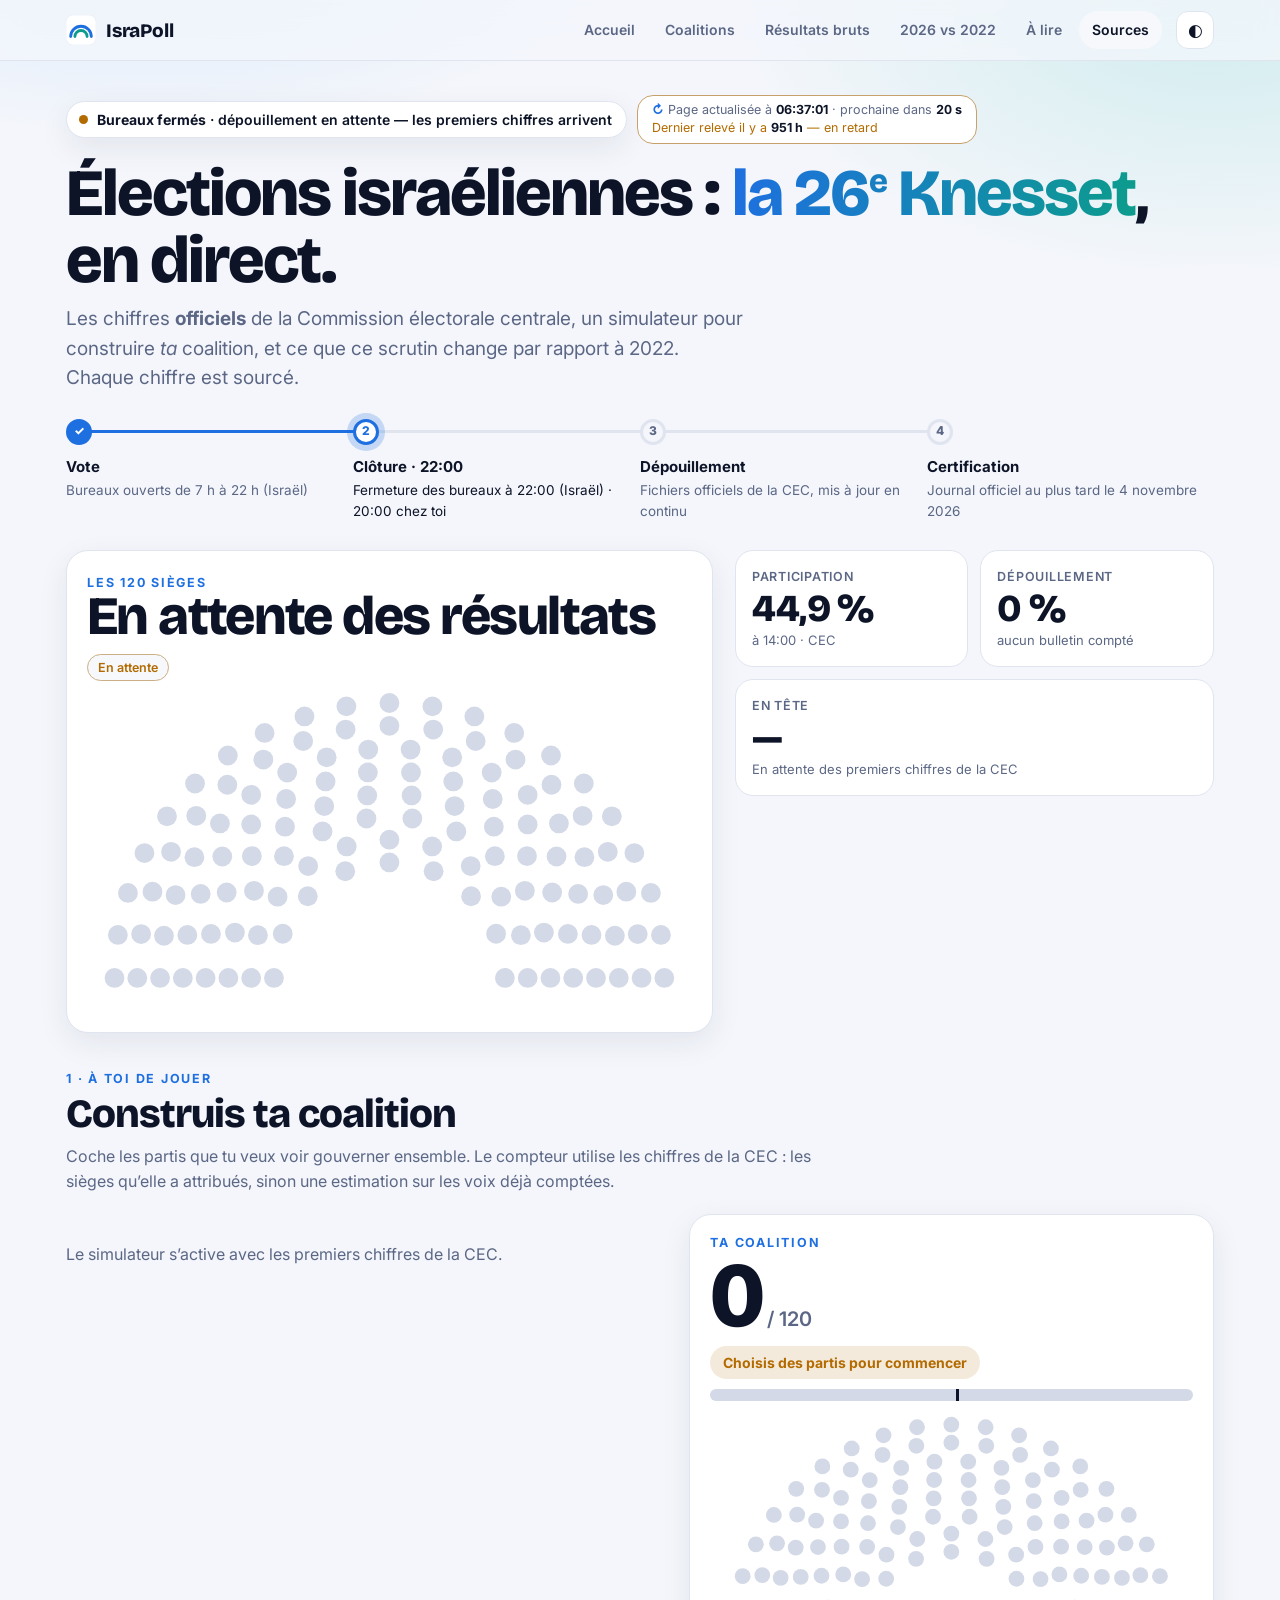
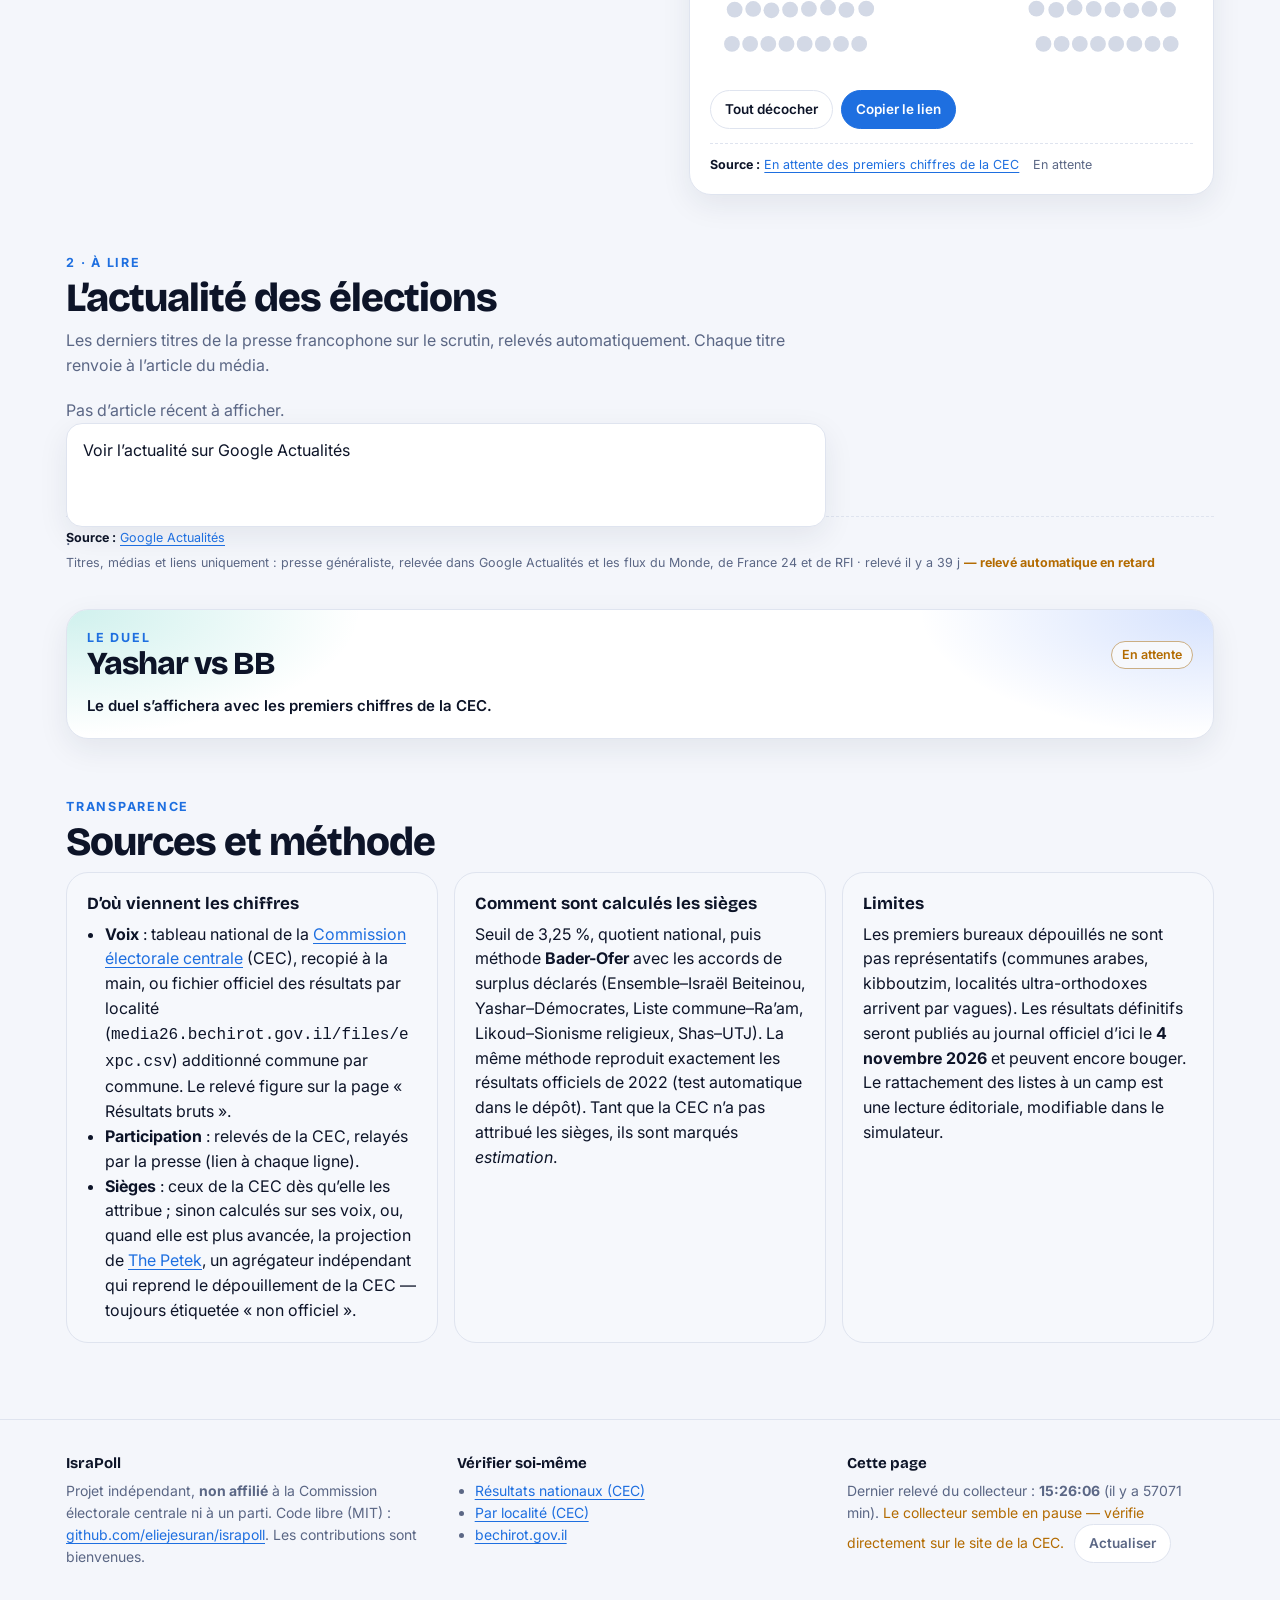
==== commit 7e40d0b6: "Collecte CEC arrêtée ; le site dit seulement d'où vient chaque chiffre Le site de la CEC répond par " ====
--- a/index.html
+++ b/index.html
@@ -90,9 +90,9 @@
     <h2 id="h-src">Sources et méthode</h2>
     <div class="blocs" style="grid-template-columns:repeat(auto-fit,minmax(min(300px,100%),1fr))">
       <div class="card flat"><h3>D’où viennent les chiffres</h3><ul style="padding-left:18px;margin:8px 0 0">
-        <li><b>Voix et sièges</b> : fichier officiel des résultats par localité de la <a href="https://votes26.bechirot.gov.il/nationalresults" rel="noopener">Commission électorale centrale</a> (<code>media26.bechirot.gov.il/files/expc.csv</code>), additionné commune par commune.</li>
+        <li><b>Voix</b> : tableau national de la <a href="https://votes26.bechirot.gov.il/nationalresults" rel="noopener">Commission électorale centrale</a> (CEC), recopié à la main, ou fichier officiel des résultats par localité (<code>media26.bechirot.gov.il/files/expc.csv</code>) additionné commune par commune. Le relevé figure sur la page « Résultats bruts ».</li>
         <li><b>Participation</b> : relevés de la CEC, relayés par la presse (lien à chaque ligne).</li>
-        <li><b>Relais presse (non officiel)</b> : tant que la CEC bloque les lectures automatiques, la projection de sièges de <a href="https://www.thepetek.com/results" rel="noopener">The Petek</a>, qui reprend le dépouillement de la CEC. Elle n’est utilisée que si elle est plus avancée que les totaux de la CEC dont nous disposons, et toujours étiquetée « non officiel ».</li></ul></div>
+        <li><b>Sièges</b> : ceux de la CEC dès qu’elle les attribue ; sinon calculés sur ses voix, ou, quand elle est plus avancée, la projection de <a href="https://www.thepetek.com/results" rel="noopener">The Petek</a>, un agrégateur indépendant qui reprend le dépouillement de la CEC — toujours étiquetée « non officiel ».</li></ul></div>
       <div class="card flat"><h3>Comment sont calculés les sièges</h3><p style="margin:8px 0 0">Seuil de 3,25&nbsp;%, quotient national, puis méthode <b>Bader-Ofer</b> avec les accords de surplus déclarés (Ensemble–Israël Beiteinou, Yashar–Démocrates, Liste commune–Ra’am, Likoud–Sionisme religieux, Shas–UTJ). La même méthode reproduit exactement les résultats officiels de 2022 (test automatique dans le dépôt). Tant que la CEC n’a pas attribué les sièges, ils sont marqués <i>estimation</i>.</p></div>
       <div class="card flat"><h3>Limites</h3><p style="margin:8px 0 0">Les premiers bureaux dépouillés ne sont pas représentatifs (communes arabes, kibboutzim, localités ultra-orthodoxes arrivent par vagues). Les résultats définitifs seront publiés au journal officiel d’ici le <b>4 novembre 2026</b> et peuvent encore bouger. Le rattachement des listes à un camp est une lecture éditoriale, modifiable dans le simulateur.</p></div>
     </div>
@@ -222,7 +222,7 @@
   const cec = model.sources.cec;
   const stats = [];
   stats.push(`<div class="stat"><div class="k">Participation</div><div class="v num">${last ? String(last.pct).replace(".", ",") + " %" : "—"}</div><div class="s">${last ? `à ${esc(last.time)} · CEC` : "en attente du premier relevé"}</div></div>`);
-  stats.push(`<div class="stat"><div class="k">Dépouillement</div><div class="v num">${a.key === "press" ? pc(a.share, 1) : cec ? "≈ " + Math.round(cec.share * 100) + " %" : "0 %"}</div><div class="s">${a.key === "press" ? `${fmt(a.valid)} bulletins valides · relevé de ${esc(a.asOf || "?")}` : tot ? fmt(tot.valid) + " bulletins valides" : model.live.challenge ? "lecture automatique bloquée par la CEC" : "aucun bulletin compté"}</div></div>`);
+  stats.push(`<div class="stat"><div class="k">Dépouillement</div><div class="v num">${a.key === "press" ? pc(a.share, 1) : cec ? "≈ " + Math.round(cec.share * 100) + " %" : "0 %"}</div><div class="s">${a.key === "press" ? `${fmt(a.valid)} bulletins valides · relevé de ${esc(a.asOf || "?")}` : tot ? fmt(tot.valid) + " bulletins valides" : "aucun bulletin compté"}</div></div>`);
   const lead = top[0];
   stats.push(`<div class="stat wide"><div class="k">En tête</div><div class="v">${lead ? esc(lead.fr) + ` <span class="num" style="color:var(--muted)">· ${seats[lead.id]}</span>` : "—"}</div><div class="s">${esc(a.label)}</div></div>`);
   $("#heroStats").innerHTML = stats.join("");
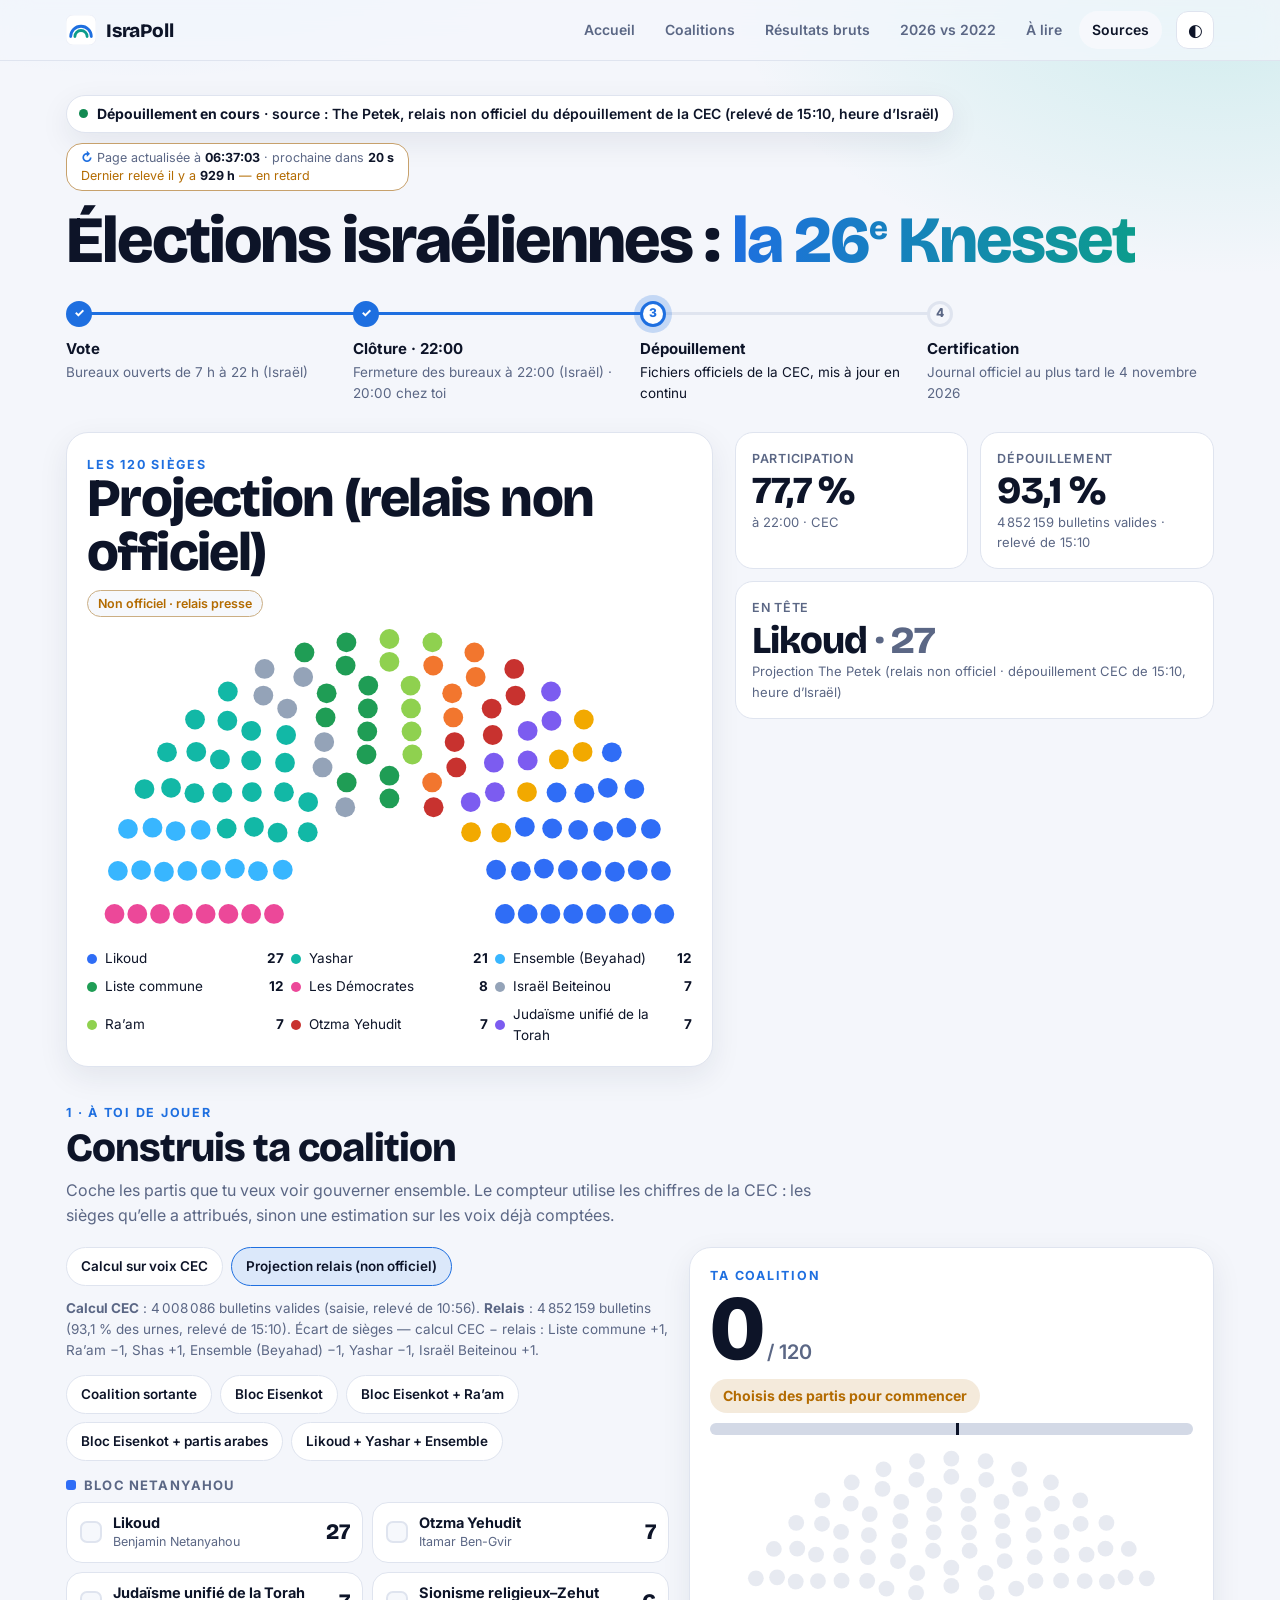
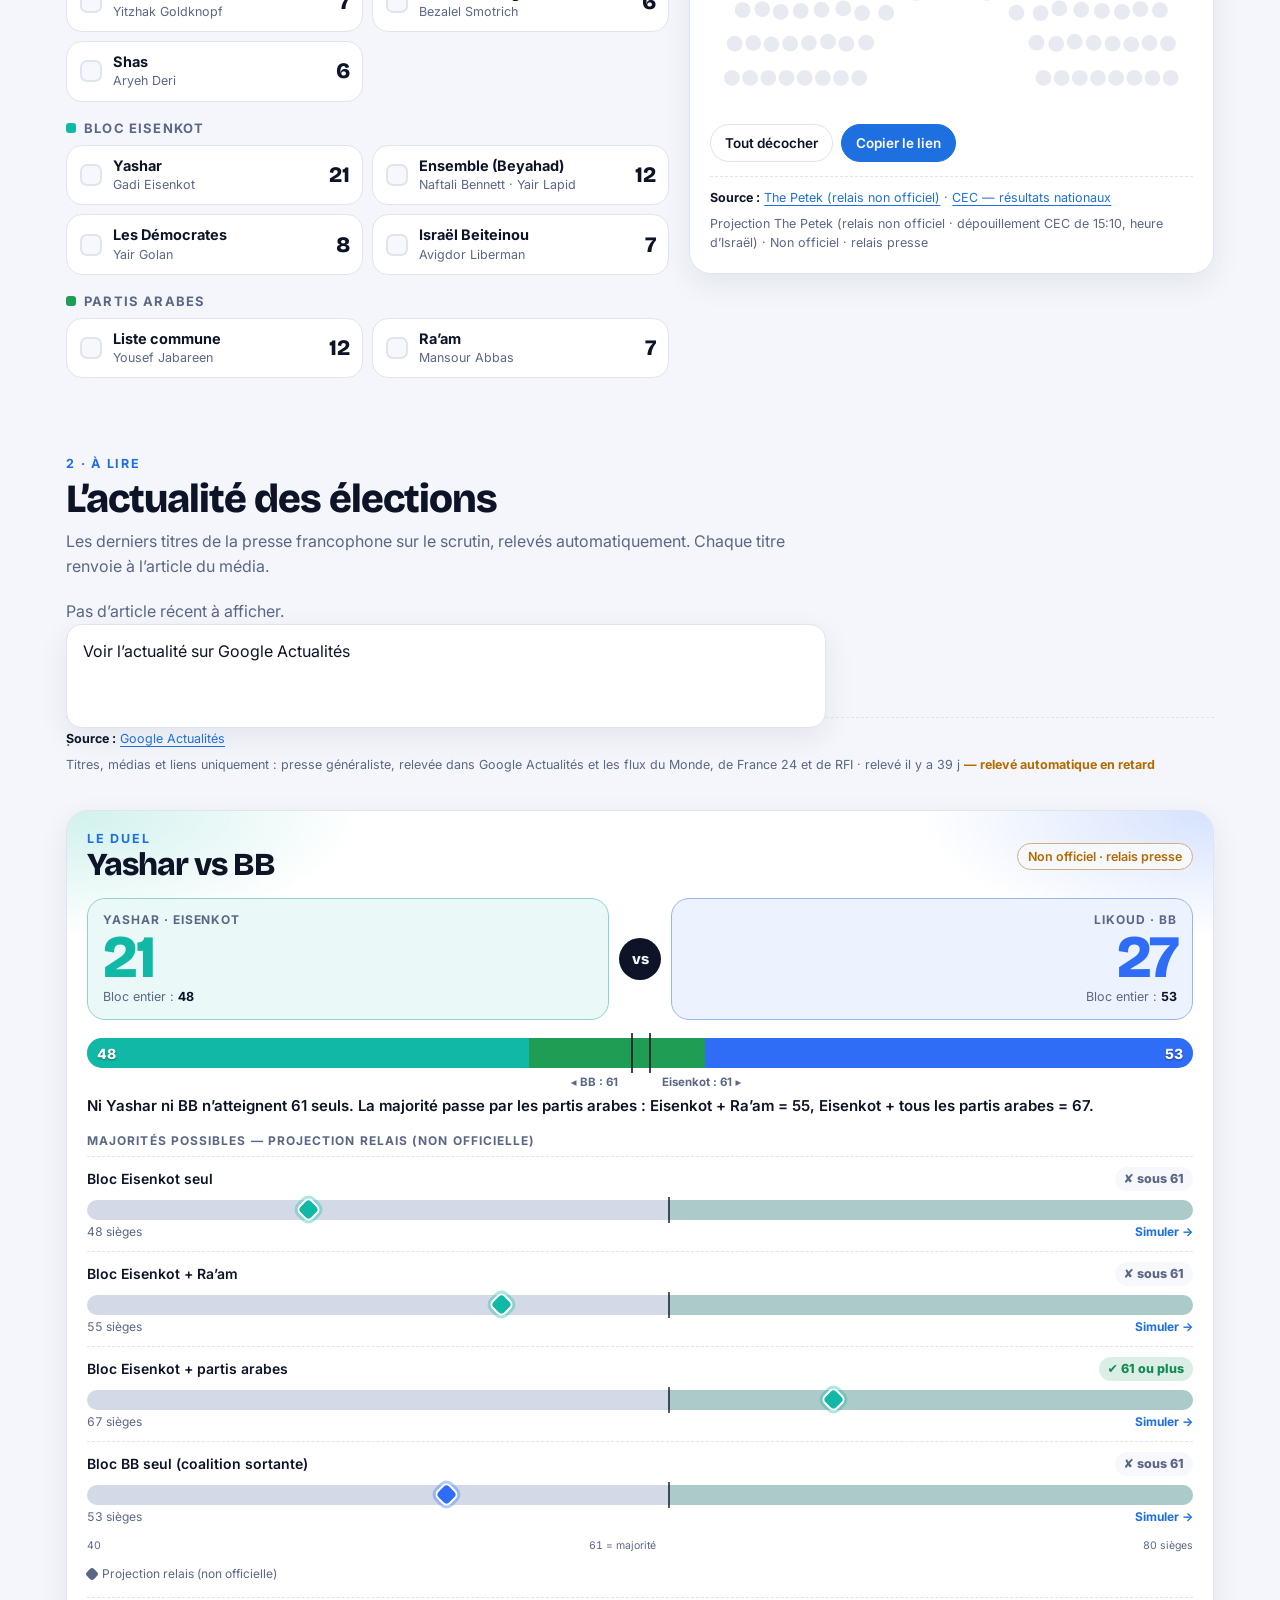
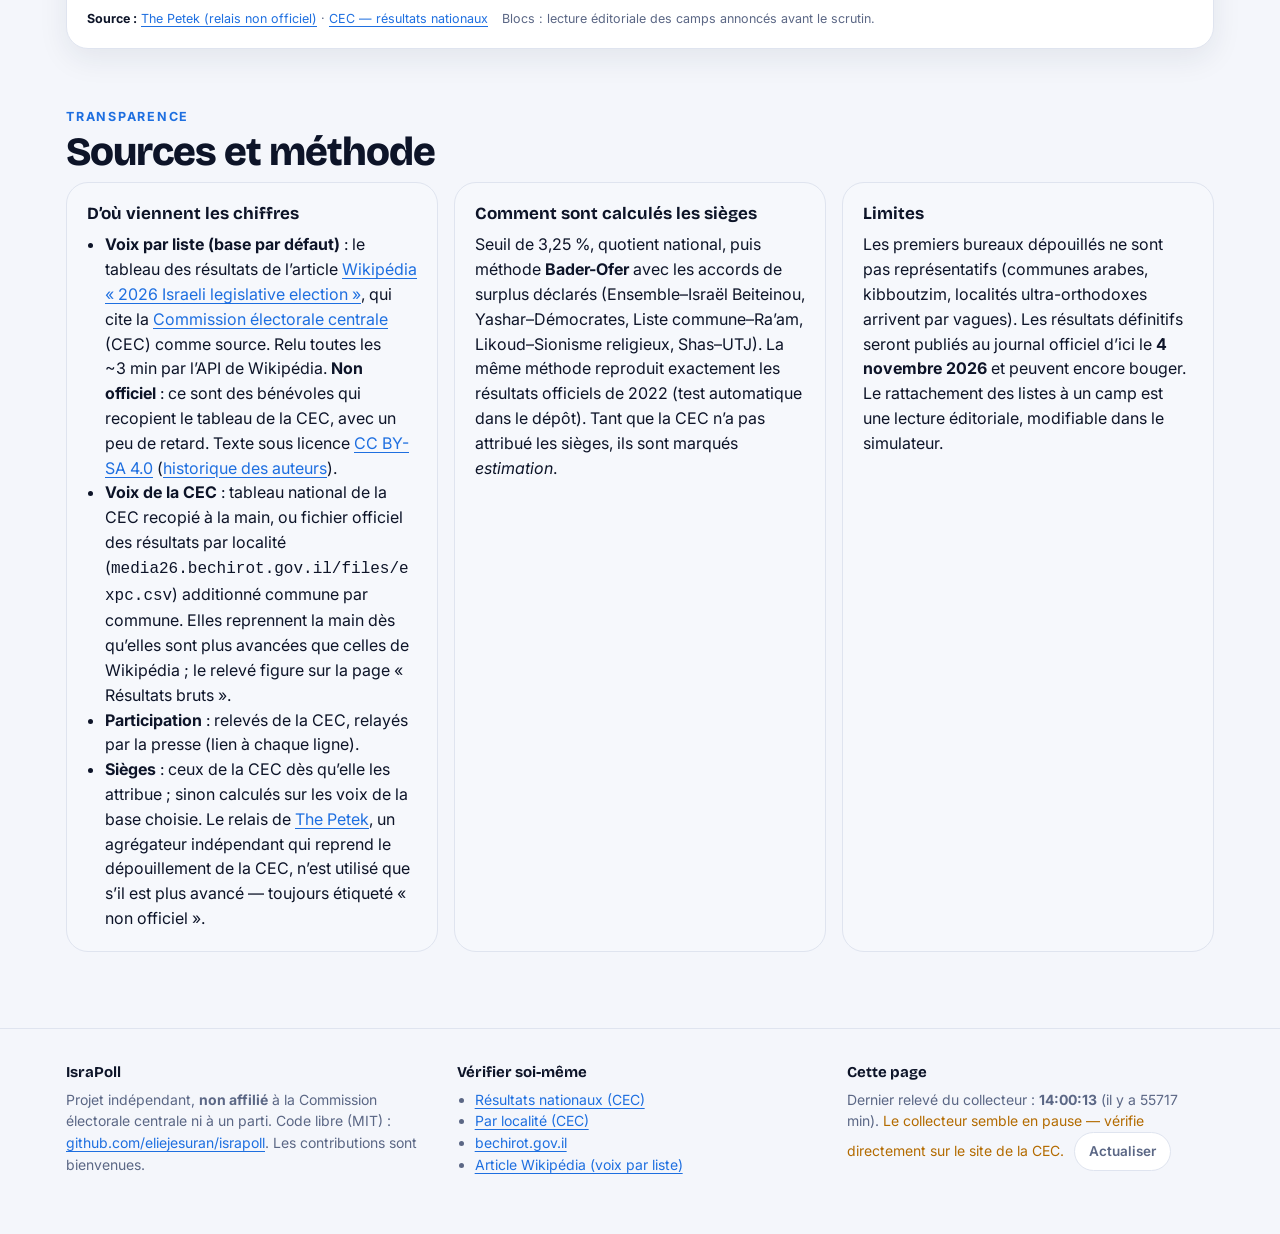
==== commit 71e93a78: "Wikipédia comme jeu de données supplémentaire (comme The Petek), par défaut et citée ; slogan d'accu" ====
--- a/index.html
+++ b/index.html
@@ -23,8 +23,7 @@
 <div class="wrap" id="top">
   <section class="hero" aria-labelledby="h1">
     <div id="statusPill"></div>
-    <h1 id="h1">Élections israéliennes&nbsp;: <span class="grad">la 26<sup style="font-size:.5em">e</sup> Knesset</span>, en direct.</h1>
-    <p class="lead">Les chiffres <b>officiels</b> de la Commission électorale centrale, un simulateur pour construire <em>ta</em> coalition, et ce que ce scrutin change par rapport à 2022. Chaque chiffre est sourcé.</p>
+    <h1 id="h1">Élections israéliennes&nbsp;: <span class="grad">la 26<sup style="font-size:.5em">e</sup> Knesset</span></h1>
 
     <ol class="timeline" id="steps" aria-label="Déroulé de la soirée électorale"></ol>
     <div id="appError"></div>
@@ -90,9 +89,10 @@
     <h2 id="h-src">Sources et méthode</h2>
     <div class="blocs" style="grid-template-columns:repeat(auto-fit,minmax(min(300px,100%),1fr))">
       <div class="card flat"><h3>D’où viennent les chiffres</h3><ul style="padding-left:18px;margin:8px 0 0">
-        <li><b>Voix</b> : tableau national de la <a href="https://votes26.bechirot.gov.il/nationalresults" rel="noopener">Commission électorale centrale</a> (CEC), recopié à la main, ou fichier officiel des résultats par localité (<code>media26.bechirot.gov.il/files/expc.csv</code>) additionné commune par commune. Le relevé figure sur la page « Résultats bruts ».</li>
+        <li><b>Voix par liste (base par défaut)</b> : le tableau des résultats de l’article <a href="https://en.wikipedia.org/wiki/2026_Israeli_legislative_election" rel="noopener">Wikipédia « 2026 Israeli legislative election »</a>, qui cite la <a href="https://votes26.bechirot.gov.il/nationalresults" rel="noopener">Commission électorale centrale</a> (CEC) comme source. Relu toutes les ~3&nbsp;min par l’API de Wikipédia. <b>Non officiel</b> : ce sont des bénévoles qui recopient le tableau de la CEC, avec un peu de retard. Texte sous licence <a href="https://creativecommons.org/licenses/by-sa/4.0/" rel="noopener">CC BY-SA 4.0</a> (<a href="https://en.wikipedia.org/w/index.php?title=2026_Israeli_legislative_election&amp;action=history" rel="noopener">historique des auteurs</a>).</li>
+        <li><b>Voix de la CEC</b> : tableau national de la CEC recopié à la main, ou fichier officiel des résultats par localité (<code>media26.bechirot.gov.il/files/expc.csv</code>) additionné commune par commune. Elles reprennent la main dès qu’elles sont plus avancées que celles de Wikipédia ; le relevé figure sur la page « Résultats bruts ».</li>
         <li><b>Participation</b> : relevés de la CEC, relayés par la presse (lien à chaque ligne).</li>
-        <li><b>Sièges</b> : ceux de la CEC dès qu’elle les attribue ; sinon calculés sur ses voix, ou, quand elle est plus avancée, la projection de <a href="https://www.thepetek.com/results" rel="noopener">The Petek</a>, un agrégateur indépendant qui reprend le dépouillement de la CEC — toujours étiquetée « non officiel ».</li></ul></div>
+        <li><b>Sièges</b> : ceux de la CEC dès qu’elle les attribue ; sinon calculés sur les voix de la base choisie. Le relais de <a href="https://www.thepetek.com/results" rel="noopener">The Petek</a>, un agrégateur indépendant qui reprend le dépouillement de la CEC, n’est utilisé que s’il est plus avancé — toujours étiqueté « non officiel ».</li></ul></div>
       <div class="card flat"><h3>Comment sont calculés les sièges</h3><p style="margin:8px 0 0">Seuil de 3,25&nbsp;%, quotient national, puis méthode <b>Bader-Ofer</b> avec les accords de surplus déclarés (Ensemble–Israël Beiteinou, Yashar–Démocrates, Liste commune–Ra’am, Likoud–Sionisme religieux, Shas–UTJ). La même méthode reproduit exactement les résultats officiels de 2022 (test automatique dans le dépôt). Tant que la CEC n’a pas attribué les sièges, ils sont marqués <i>estimation</i>.</p></div>
       <div class="card flat"><h3>Limites</h3><p style="margin:8px 0 0">Les premiers bureaux dépouillés ne sont pas représentatifs (communes arabes, kibboutzim, localités ultra-orthodoxes arrivent par vagues). Les résultats définitifs seront publiés au journal officiel d’ici le <b>4 novembre 2026</b> et peuvent encore bouger. Le rattachement des listes à un camp est une lecture éditoriale, modifiable dans le simulateur.</p></div>
     </div>
@@ -212,7 +212,7 @@
   const seats = model.seats;
   drawHemi($("#heroHemi"), seats);
   const top = partyOrder(seats).sort((x, y) => seats[y.id] - seats[x.id]);
-  $("#heroTitle").textContent = a.key === "none" ? "En attente des résultats" : a.key === "official" ? "Sièges attribués" : a.key === "press" ? "Projection (relais non officiel)" : "Estimation en cours";
+  $("#heroTitle").textContent = a.key === "none" ? "En attente des résultats" : a.key === "official" ? "Sièges attribués" : a.key === "press" ? "Projection (relais non officiel)" : a.key === "wiki" ? "Estimation (voix Wikipédia)" : "Estimation en cours";
   $("#heroSrc").innerHTML = chipFor(a);
   $("#heroLegend").innerHTML = top.slice(0, 9).map(p => `<li style="list-style:none;display:flex;gap:8px;align-items:center;font-size:13.5px"><span class="dotc" style="width:10px;height:10px;border-radius:50%;background:${p.color};flex:none"></span>${esc(p.fr)}<b style="margin-left:auto">${seats[p.id]}</b></li>`).join("");
 
@@ -222,7 +222,8 @@
   const cec = model.sources.cec;
   const stats = [];
   stats.push(`<div class="stat"><div class="k">Participation</div><div class="v num">${last ? String(last.pct).replace(".", ",") + " %" : "—"}</div><div class="s">${last ? `à ${esc(last.time)} · CEC` : "en attente du premier relevé"}</div></div>`);
-  stats.push(`<div class="stat"><div class="k">Dépouillement</div><div class="v num">${a.key === "press" ? pc(a.share, 1) : cec ? "≈ " + Math.round(cec.share * 100) + " %" : "0 %"}</div><div class="s">${a.key === "press" ? `${fmt(a.valid)} bulletins valides · relevé de ${esc(a.asOf || "?")}` : tot ? fmt(tot.valid) + " bulletins valides" : "aucun bulletin compté"}</div></div>`);
+  const relay = a.key === "press" || a.key === "wiki";          // bases qui donnent le pourcentage d'urnes dépouillées
+  stats.push(`<div class="stat"><div class="k">Dépouillement</div><div class="v num">${relay ? pc(a.share, 1) : cec ? "≈ " + Math.round(cec.share * 100) + " %" : "0 %"}</div><div class="s">${relay ? `${fmt(a.valid)} bulletins valides${a.asOf ? ` · relevé de ${esc(a.asOf)}` : ""}` : tot ? fmt(tot.valid) + " bulletins valides" : "aucun bulletin compté"}</div></div>`);
   const lead = top[0];
   stats.push(`<div class="stat wide"><div class="k">En tête</div><div class="v">${lead ? esc(lead.fr) + ` <span class="num" style="color:var(--muted)">· ${seats[lead.id]}</span>` : "—"}</div><div class="s">${esc(a.label)}</div></div>`);
   $("#heroStats").innerHTML = stats.join("");
@@ -237,7 +238,7 @@
   const key = model.active.key;
   const top = (extra) => `<div class="duel-top"><div><div class="eyebrow">Le duel</div><h3 id="duelT">Yashar vs BB</h3></div>${chipFor(model.active)}</div>${extra}`;
   if (key === "none") { $("#duel").innerHTML = top(`<p class="headline">Le duel s’affichera avec les premiers chiffres de la CEC.</p>`); return; }
-  const name = key === "official" ? "Résultat CEC" : key === "press" ? "Projection relais (non officielle)" : "Dépouillement (estimation)";
+  const name = key === "official" ? "Résultat CEC" : key === "press" ? "Projection relais (non officielle)" : key === "wiki" ? "Voix Wikipédia (non officielles)" : "Dépouillement (estimation)";
   const seats = model.seats;
   const at = (list) => sum(list.map(id => seats[id] || 0));
   const E = idsOf("eisenkot"), N = idsOf("netanyahu"), A = idsOf("arab");
@@ -282,7 +283,7 @@
     ${rows}
     <div class="axis num" aria-hidden="true"><span>${X0}</span><span>61 = majorité</span><span>${X1} sièges</span></div>
     <div class="legend"><span class="r">${esc(name)}</span></div>
-    <div class="src">${srcLine([{ label: "CEC", url: CEC.national }, ...(key === "press" ? [{ label: `${PRESS.name} (relais non officiel)`, url: PRESS.url }] : [])], `<span>Blocs : lecture éditoriale des camps annoncés avant le scrutin.</span>`)}</div>`);
+    <div class="src">${srcLine(model.active.links, `<span>Blocs : lecture éditoriale des camps annoncés avant le scrutin.</span>`)}</div>`);
 }
 
 /* ----- simulateur de coalition ----- */
@@ -297,19 +298,30 @@
 function renderBuilder() {
   const seats = model.seats;
   // base de calcul
-  const labels = { official: "Résultats officiels", cec: "Calcul sur voix CEC", press: "Projection relais (non officiel)" };
-  const choices = ["official", "cec", "press"].filter(k => model.sources[k]);
+  const labels = { official: "Résultats officiels", wiki: "Voix Wikipédia (non officiel)", cec: "Calcul sur voix CEC", press: "Projection relais (non officiel)" };
+  const choices = ["official", "wiki", "cec", "press"].filter(k => model.sources[k]);
   $("#srcPicker").innerHTML = choices.length < 2 ? "" : choices.map(k => `<button class="btn ${model.chosen === k ? "on" : ""}" data-src="${k}" aria-pressed="${model.chosen === k}">${labels[k]}</button>`).join("");
-  // quand les deux bases existent : leur avancement et ce qui change entre elles (sinon, la bascule semble ne rien faire)
-  const c = model.sources.cec, p = model.sources.press, note = $("#srcNote");
-  if (c && p) {
+  // quand plusieurs bases existent : leur avancement et ce qui change entre elles (sinon, la bascule semble ne rien faire)
+  const S = model.sources, act = model.active, note = $("#srcNote");
+  const avail = ["cec", "wiki", "press"].filter(k => S[k]);
+  if (avail.length < 2) note.textContent = "";
+  else {
     const hand = model.live.source && model.live.source.manual_cec;
-    const diffs = Object.keys({ ...c.seats, ...p.seats }).map(id => [id, (p.seats[id] || 0) - (c.seats[id] || 0)]).filter(([, d]) => d)
-      .sort((a, b) => Math.abs(b[1]) - Math.abs(a[1]) || a[0].localeCompare(b[0]));
+    const at = (s) => (s.asOf ? `, relevé de ${esc(s.asOf)}` : "");
+    const parts = {
+      cec: (s) => `<b>Calcul CEC</b> : ${fmt(s.valid)} bulletins valides${hand ? ` (saisie, relevé de ${esc(hand.as_of || "?")})` : ""}`,
+      wiki: (s) => `<b>Wikipédia</b> : ${fmt(s.valid)} bulletins (${pc(s.share, 1)} des urnes${at(s)})`,
+      press: (s) => `<b>Relais</b> : ${fmt(s.valid)} bulletins (${pc(s.share, 1)} des urnes${at(s)})`,
+    };
+    const short = { official: "sièges CEC", cec: "calcul CEC", wiki: "Wikipédia", press: "relais" };
     const sgn = (d) => (d > 0 ? "+" : "−") + Math.abs(d);
-    note.innerHTML = `<b>Calcul CEC</b> : ${fmt(model.totals.valid)} bulletins valides${hand ? ` (saisie, relevé de ${esc(hand.as_of || "?")})` : ""}. <b>Relais</b> : ${fmt(p.valid)} bulletins (${pc(p.share, 1)} des urnes, relevé de ${esc(p.asOf || "?")}).
-      Écart de sièges, relais − calcul CEC : ${diffs.length ? diffs.map(([id, d]) => `${esc((BY_ID[id] || { fr: id }).fr)} ${sgn(d)}`).join(", ") : "aucun"}.`;
-  } else note.textContent = "";
+    const gap = (k) => {
+      const o = S[k].seats, diffs = Object.keys({ ...o, ...act.seats }).map(id => [id, (o[id] || 0) - (act.seats[id] || 0)]).filter(([, d]) => d)
+        .sort((a, b) => Math.abs(b[1]) - Math.abs(a[1]) || a[0].localeCompare(b[0]));
+      return `${short[k]} − ${short[act.key]} : ${diffs.length ? diffs.map(([id, d]) => `${esc((BY_ID[id] || { fr: id }).fr)} ${sgn(d)}`).join(", ") : "aucun écart"}`;
+    };
+    note.innerHTML = `${avail.map(k => parts[k](S[k])).join(". ")}. Écart de sièges — ${avail.filter(k => k !== act.key).map(gap).join(" ; ")}.`;
+  }
   $("#presets").innerHTML = model.active.key === "none" ? "" : PRESETS.map((p, i) => `<button class="btn" data-preset="${i}">${esc(p.name)}</button>`).join("");
 
   const groups = ["netanyahu", "eisenkot", "arab", "other"].map(k => {
@@ -345,7 +357,7 @@
     const nm = id => esc((BY_ID[id] || model.lists.find(l => l.id === id) || { fr: id }).fr);
     ul.innerHTML = opts.length ? `<li style="background:none;border:none;padding:0;font-weight:700">Pour atteindre 61, il suffit d’ajouter :</li>` + opts.slice(0, 4).map(([ids, s]) => `<li>${ids.map(nm).join(" + ")} <span style="color:var(--muted)">(+${s})</span><button data-add="${ids.join(",")}">Ajouter</button></li>`).join("") : `<li>Même avec les autres partis restants, la majorité reste hors de portée.</li>`;
   }
-  $("#coalSrc").innerHTML = srcLine([{ label: model.active.label, url: model.active.key === "press" ? PRESS.url : CEC.national }], `<span>${esc(model.active.chip)}</span>`);
+  $("#coalSrc").innerHTML = srcLine(model.active.links, `<span>${esc(model.active.label)} · ${esc(model.active.chip)}</span>`);
   document.querySelectorAll(".pchip").forEach(b => b.setAttribute("aria-pressed", state.sel.has(b.dataset.id)));
 }
 
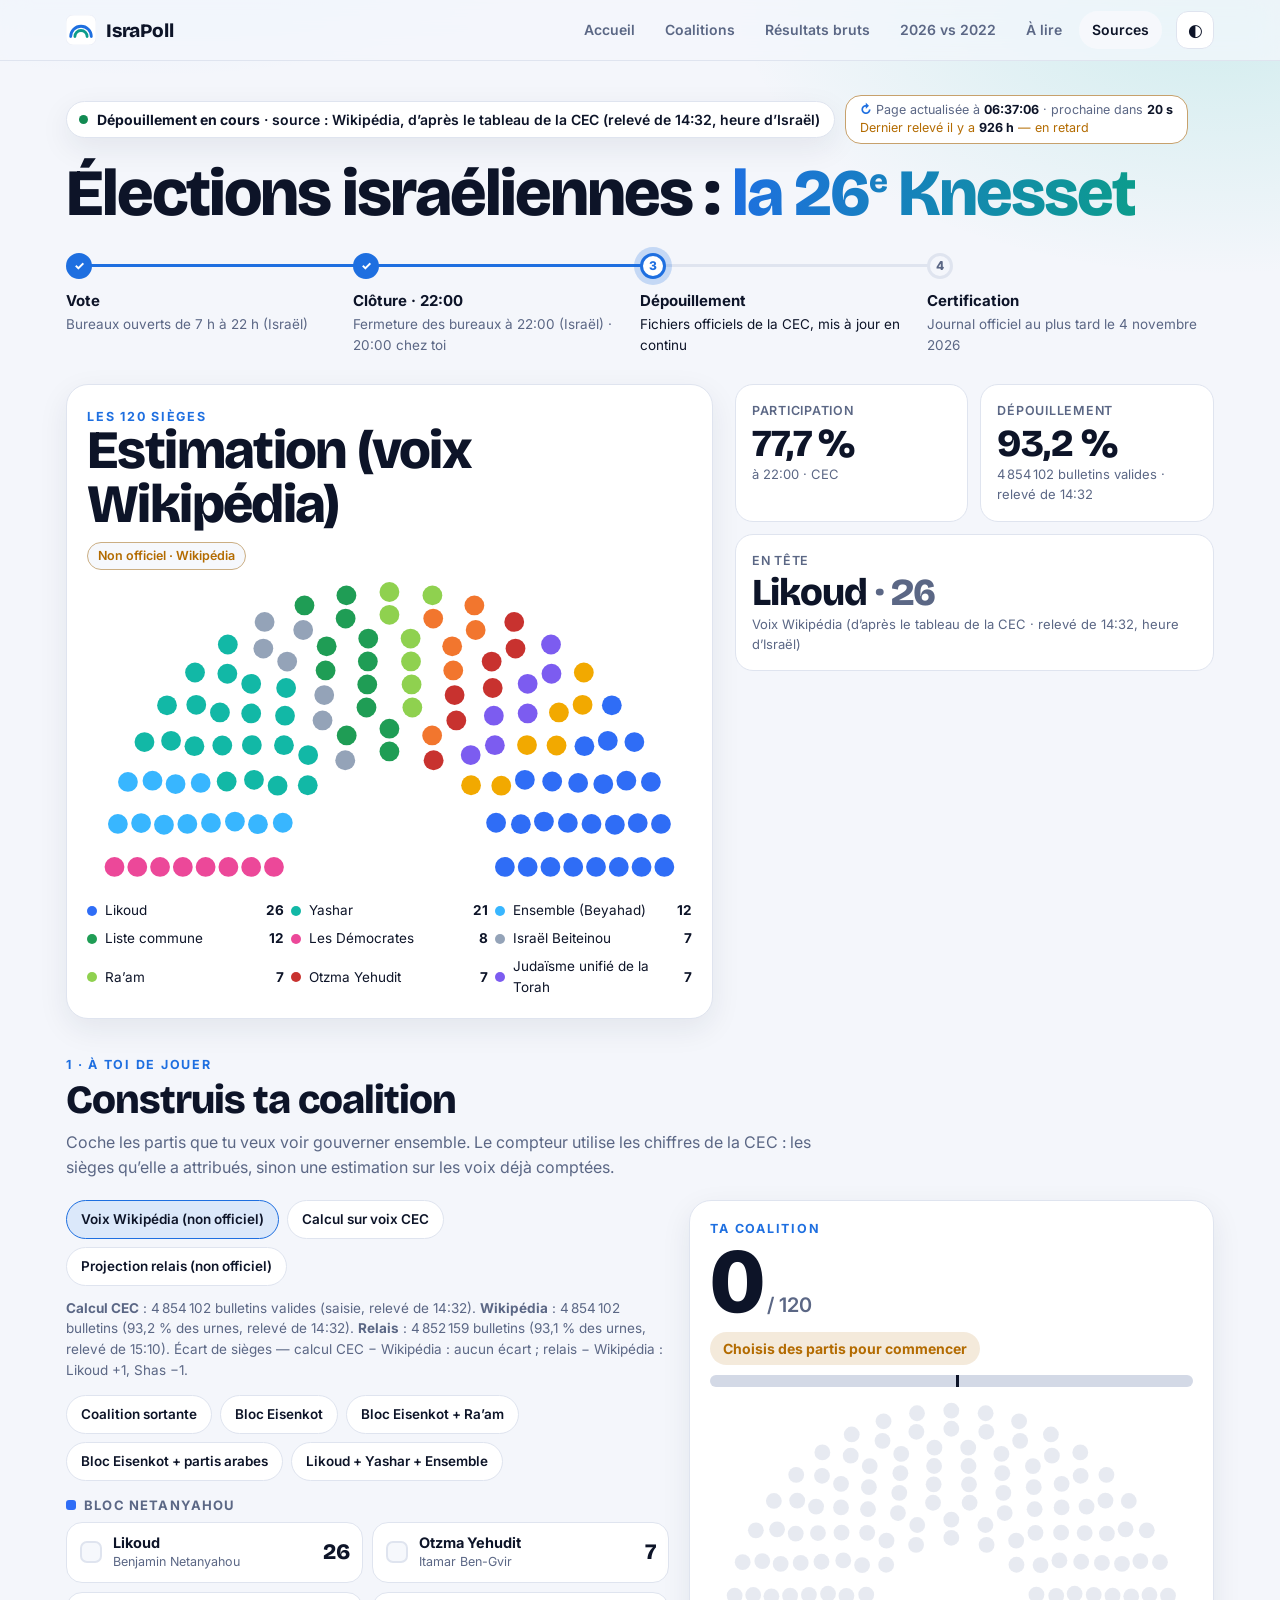
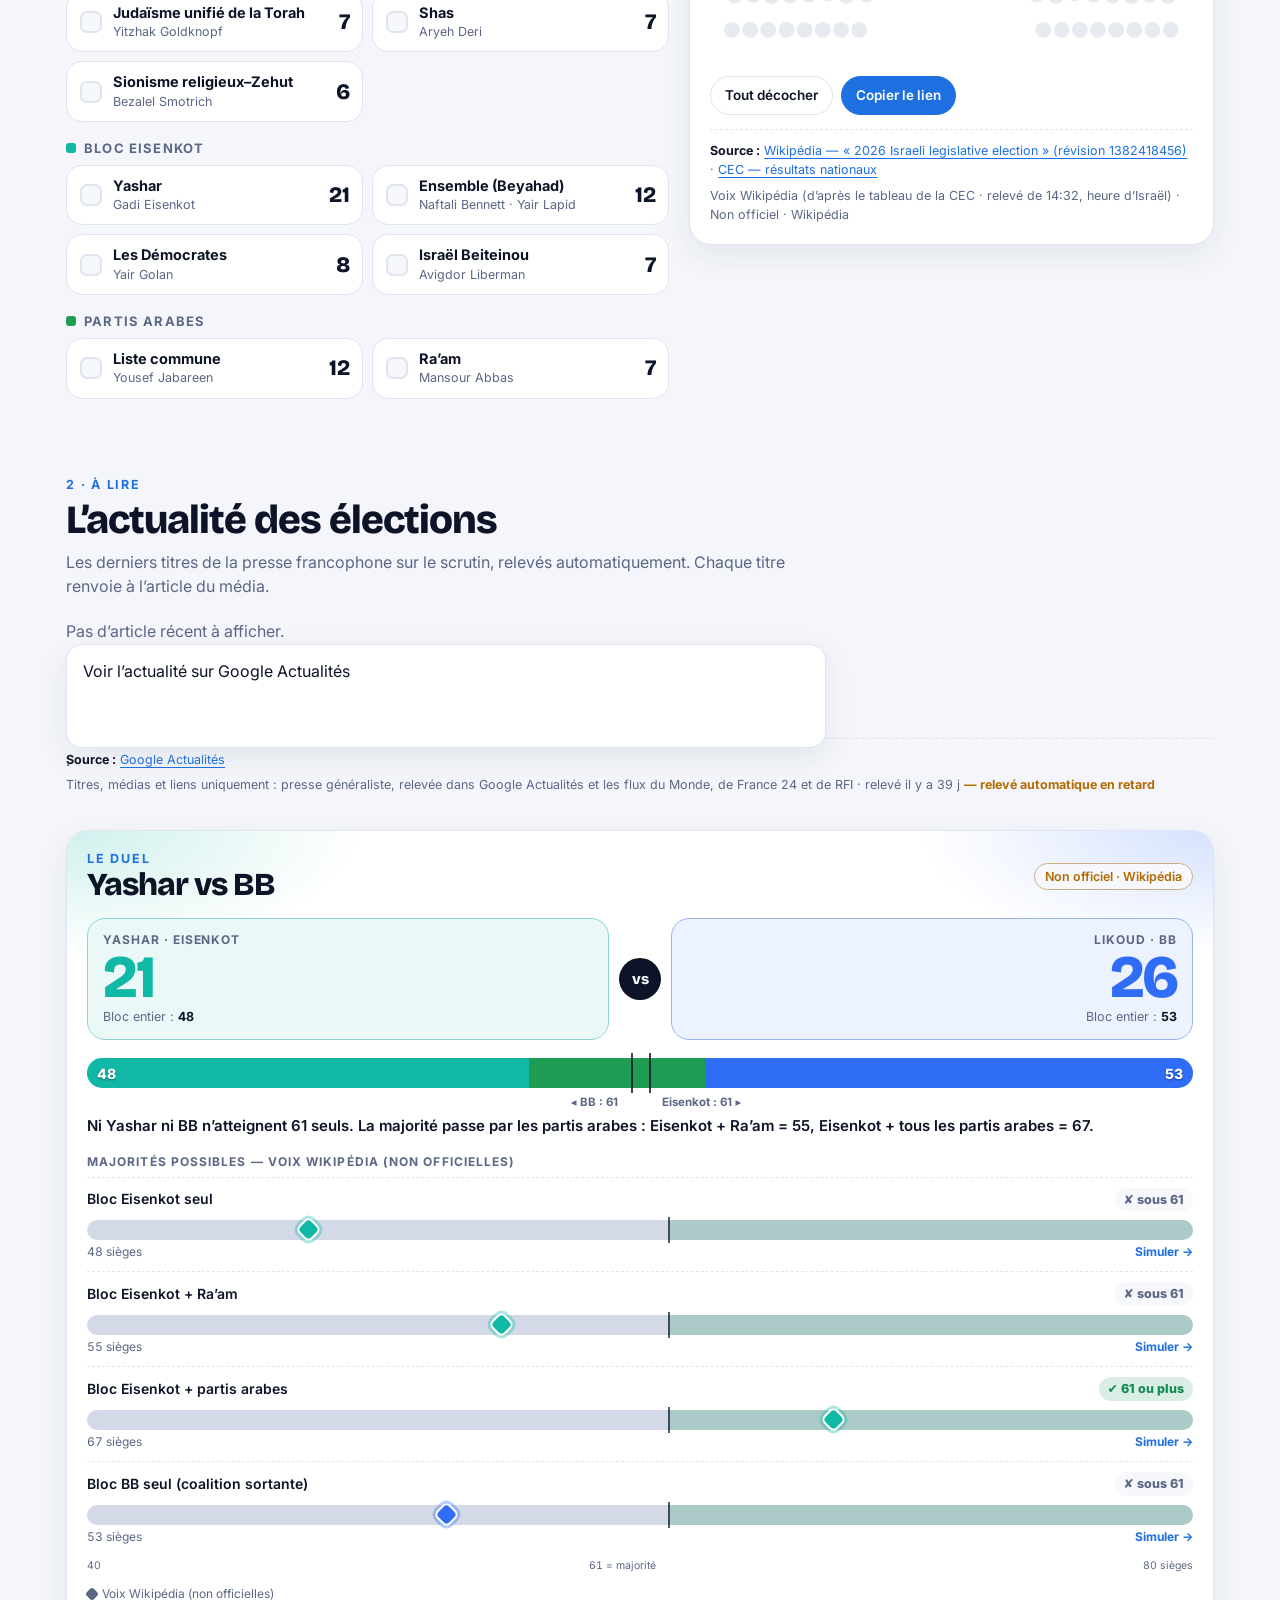
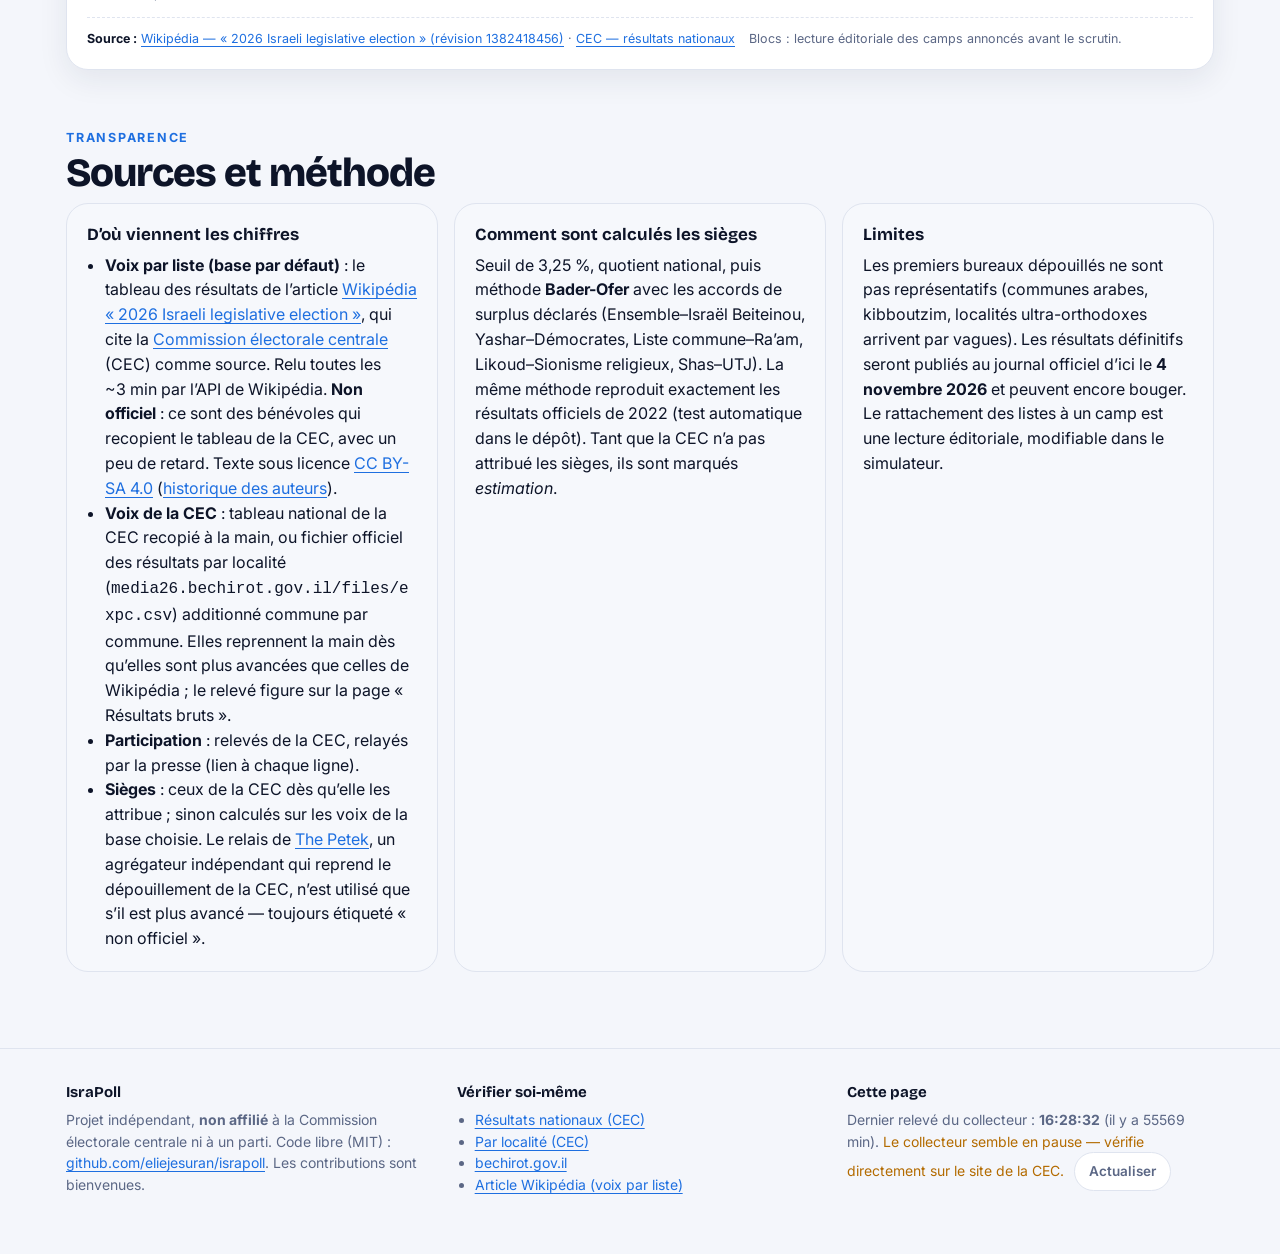
==== commit 312394e9: "Résultats définitifs de la CEC (38 listes) saisis à la main ; site figé (final) Totaux « סופי » du t" ====
--- a/index.html
+++ b/index.html
@@ -309,7 +309,7 @@
     const hand = model.live.source && model.live.source.manual_cec;
     const at = (s) => (s.asOf ? `, relevé de ${esc(s.asOf)}` : "");
     const parts = {
-      cec: (s) => `<b>Calcul CEC</b> : ${fmt(s.valid)} bulletins valides${hand ? ` (saisie, relevé de ${esc(hand.as_of || "?")})` : ""}`,
+      cec: (s) => `<b>Calcul CEC</b> : ${fmt(s.valid)} bulletins valides${hand ? ` (saisie${hand.as_of ? `, relevé de ${esc(hand.as_of)}` : model.live.status === "final" ? ", chiffres définitifs" : ""})` : ""}`,
       wiki: (s) => `<b>Wikipédia</b> : ${fmt(s.valid)} bulletins (${pc(s.share, 1)} des urnes${at(s)})`,
       press: (s) => `<b>Relais</b> : ${fmt(s.valid)} bulletins (${pc(s.share, 1)} des urnes${at(s)})`,
     };
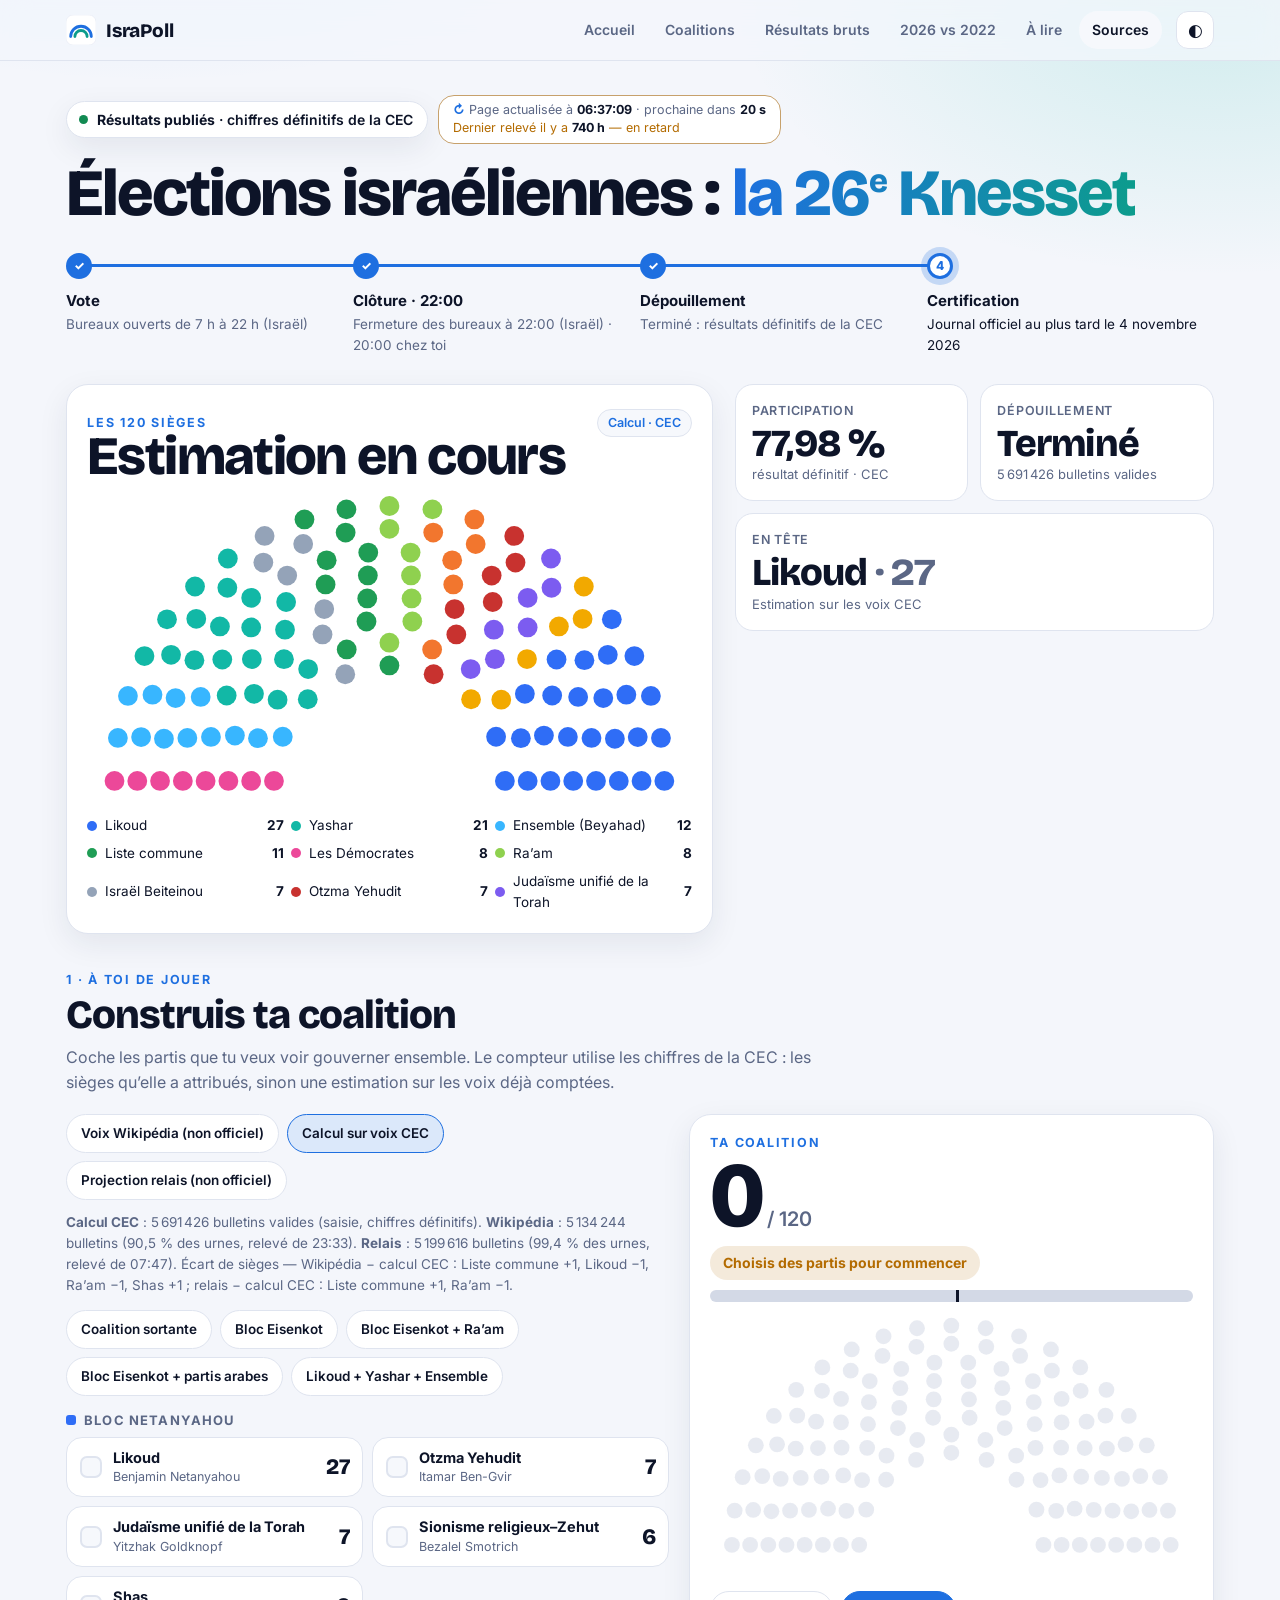
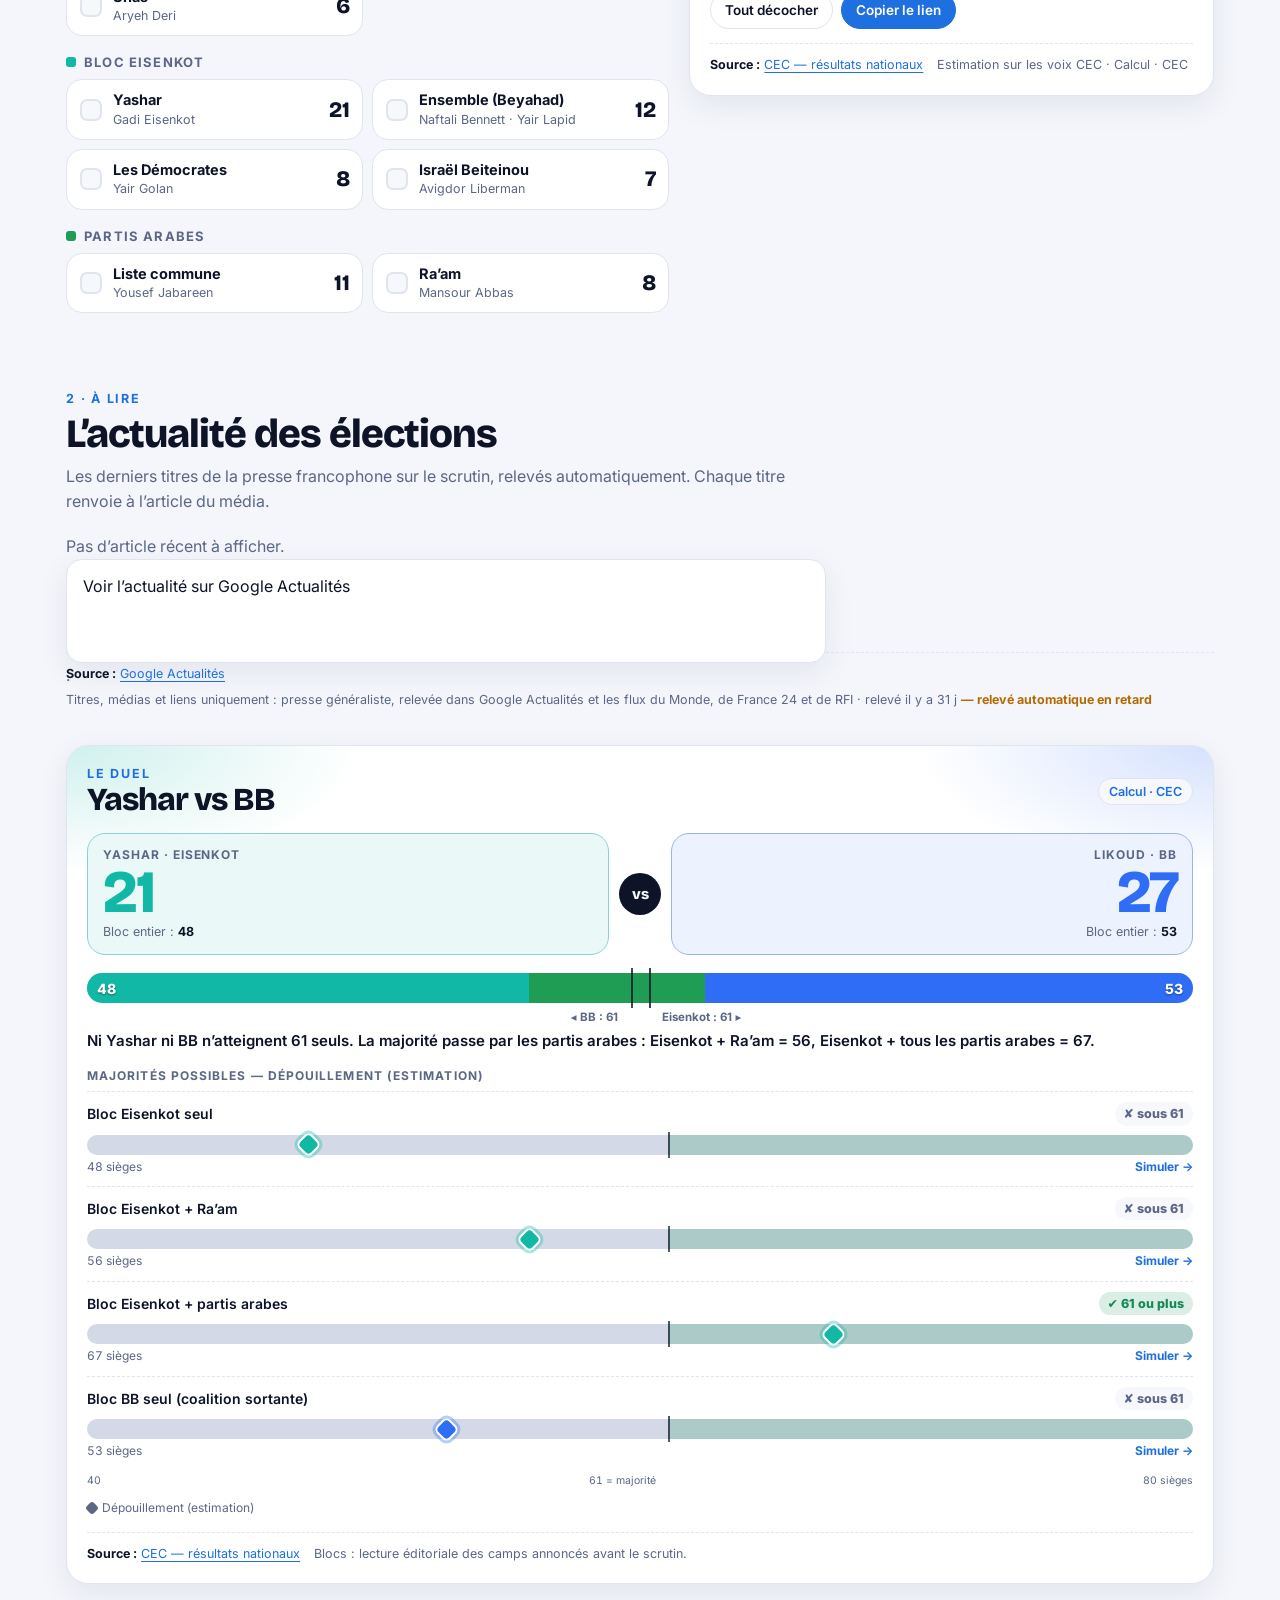
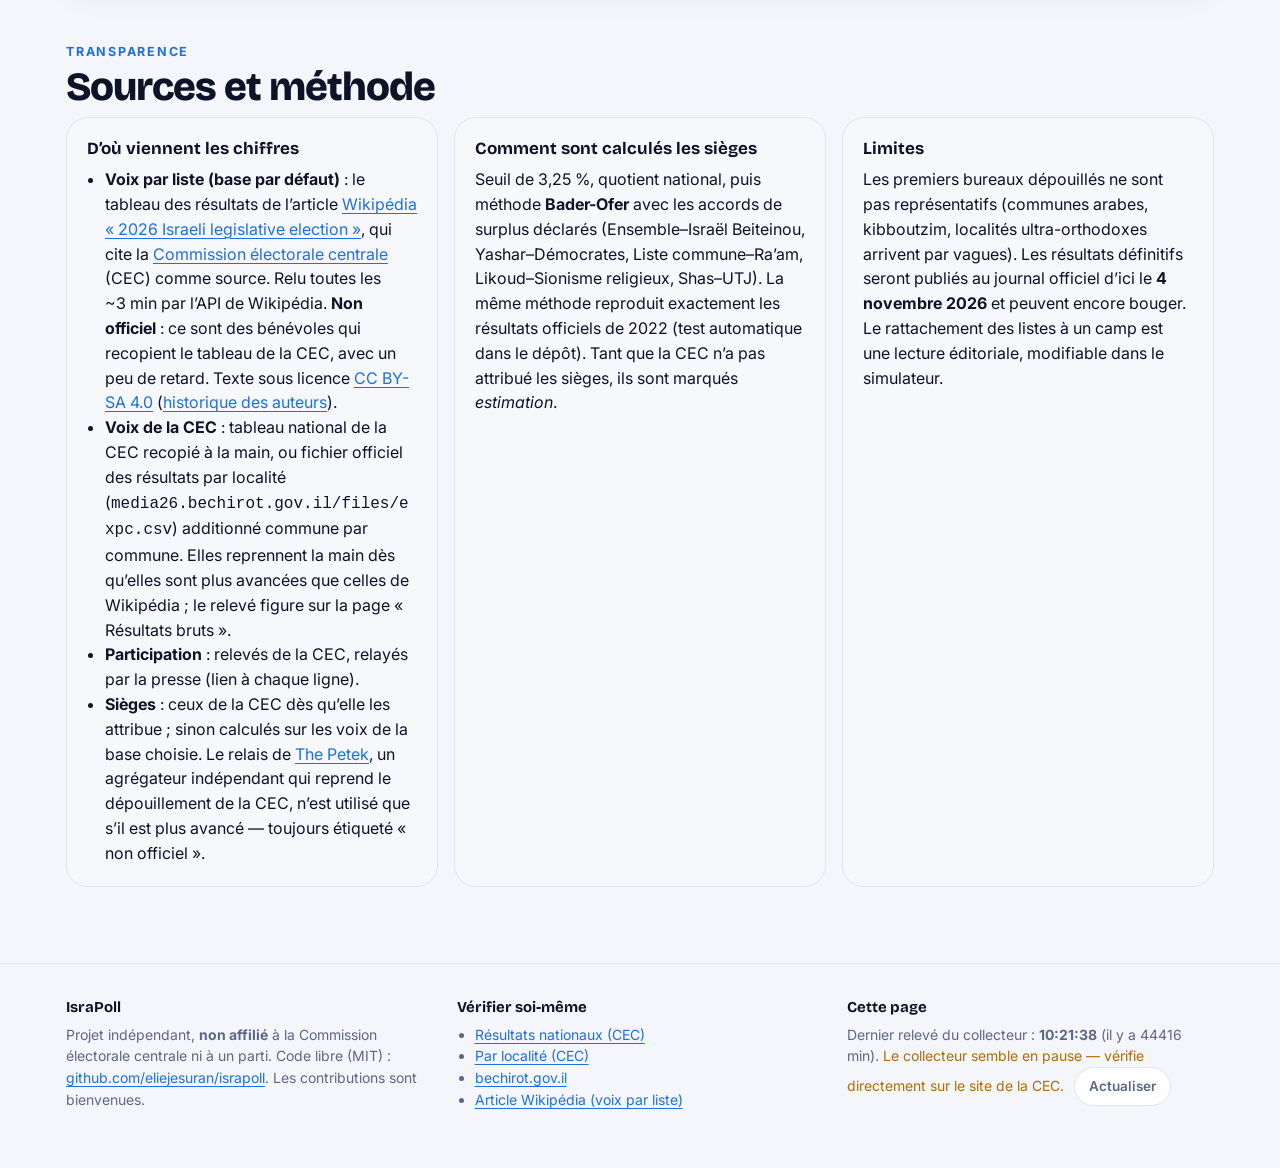
==== commit a8ca84b4: "Sièges attribués par la CEC saisis avec les voix ; participation finale et textes « en cours » corri" ====
--- a/index.html
+++ b/index.html
@@ -105,7 +105,7 @@
 <noscript><div class="wrap"><div class="notice bad">Cette page a besoin de JavaScript pour afficher les résultats. Les résultats officiels sont sur <a href="https://votes26.bechirot.gov.il/nationalresults">votes26.bechirot.gov.il</a>.</div></div></noscript>
 
 <script src="js/seats.js"></script>
-<script src="js/common.js"></script>
+<script src="js/common.js?v=20261105"></script>
 <script>
 "use strict";
 /* =====================================================================
@@ -201,7 +201,7 @@
   const steps = [
     ["Vote", "Bureaux ouverts de 7 h à 22 h (Israël)"],
     ["Clôture · 22:00", `Fermeture des bureaux à ${closeIL} (Israël) · ${closeLocal} chez toi`],
-    ["Dépouillement", "Fichiers officiels de la CEC, mis à jour en continu"],
+    ["Dépouillement", ph === "final" ? "Terminé : résultats définitifs de la CEC" : "Fichiers officiels de la CEC, mis à jour en continu"],
     ["Certification", `Journal officiel au plus tard le ${FINAL_BY}`],
   ];
   $("#steps").innerHTML = steps.map(([t, d], i) => `<li class="${i < stepsNow ? "done" : i === stepsNow ? "now" : ""}"${i === stepsNow ? ' aria-current="step"' : ""}><span class="mk" aria-hidden="true">${i < stepsNow ? "✓" : i + 1}</span><b>${t}</b>${d}</li>`).join("");
@@ -216,14 +216,14 @@
   $("#heroSrc").innerHTML = chipFor(a);
   $("#heroLegend").innerHTML = top.slice(0, 9).map(p => `<li style="list-style:none;display:flex;gap:8px;align-items:center;font-size:13.5px"><span class="dotc" style="width:10px;height:10px;border-radius:50%;background:${p.color};flex:none"></span>${esc(p.fr)}<b style="margin-left:auto">${seats[p.id]}</b></li>`).join("");
 
-  const t = model.manual.turnout || [];
+  const t = turnoutRows();
   const last = t[t.length - 1];
   const tot = model.totals;
   const cec = model.sources.cec;
   const stats = [];
-  stats.push(`<div class="stat"><div class="k">Participation</div><div class="v num">${last ? String(last.pct).replace(".", ",") + " %" : "—"}</div><div class="s">${last ? `à ${esc(last.time)} · CEC` : "en attente du premier relevé"}</div></div>`);
+  stats.push(`<div class="stat"><div class="k">Participation</div><div class="v num">${last ? String(last.pct).replace(".", ",") + " %" : "—"}</div><div class="s">${last ? `${turnoutWhen(last)} · CEC` : "en attente du premier relevé"}</div></div>`);
   const relay = a.key === "press" || a.key === "wiki";          // bases qui donnent le pourcentage d'urnes dépouillées
-  stats.push(`<div class="stat"><div class="k">Dépouillement</div><div class="v num">${relay ? pc(a.share, 1) : cec ? "≈ " + Math.round(cec.share * 100) + " %" : "0 %"}</div><div class="s">${relay ? `${fmt(a.valid)} bulletins valides${a.asOf ? ` · relevé de ${esc(a.asOf)}` : ""}` : tot ? fmt(tot.valid) + " bulletins valides" : "aucun bulletin compté"}</div></div>`);
+  stats.push(`<div class="stat"><div class="k">Dépouillement</div><div class="v num">${relay ? pc(a.share, 1) : ph === "final" ? "Terminé" : cec ? "≈ " + Math.round(cec.share * 100) + " %" : "0 %"}</div><div class="s">${relay ? `${fmt(a.valid)} bulletins valides${a.asOf ? ` · relevé de ${esc(a.asOf)}` : ""}` : tot ? fmt(tot.valid) + " bulletins valides" : "aucun bulletin compté"}</div></div>`);
   const lead = top[0];
   stats.push(`<div class="stat wide"><div class="k">En tête</div><div class="v">${lead ? esc(lead.fr) + ` <span class="num" style="color:var(--muted)">· ${seats[lead.id]}</span>` : "—"}</div><div class="s">${esc(a.label)}</div></div>`);
   $("#heroStats").innerHTML = stats.join("");
